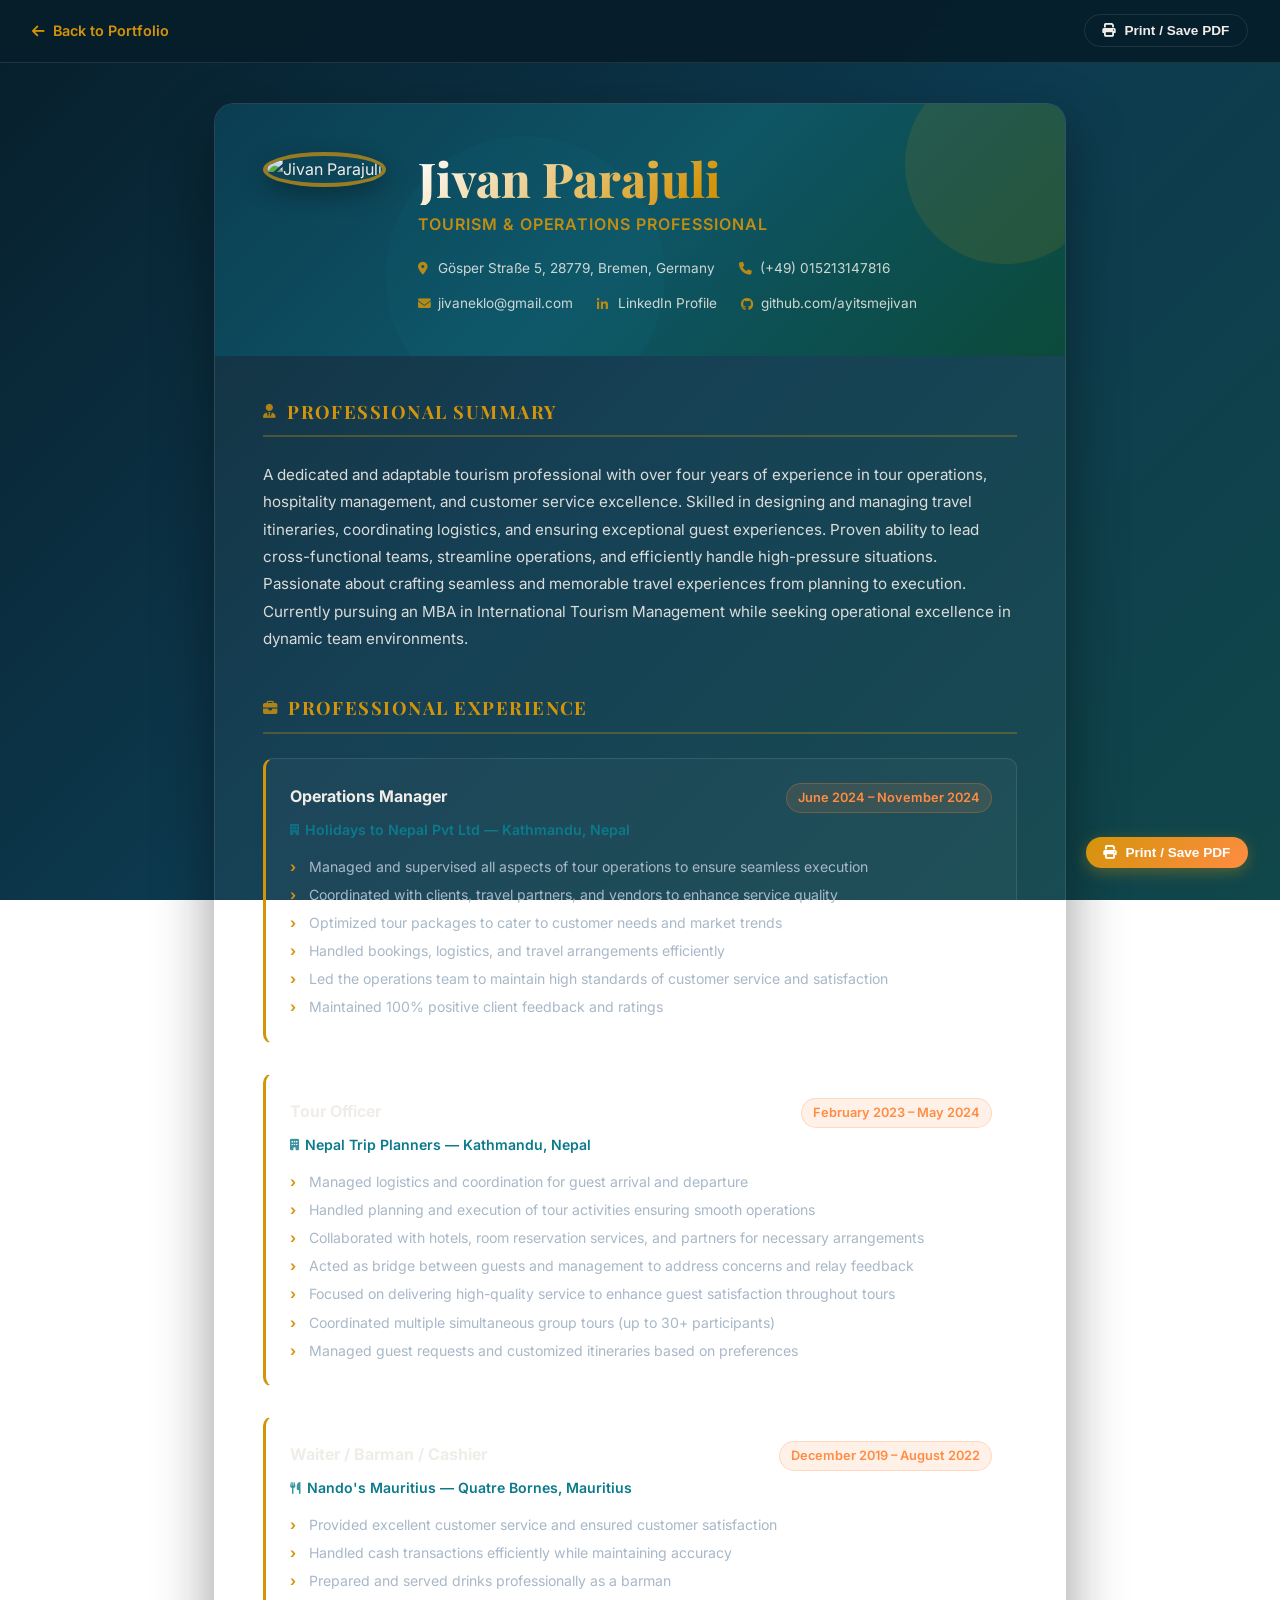
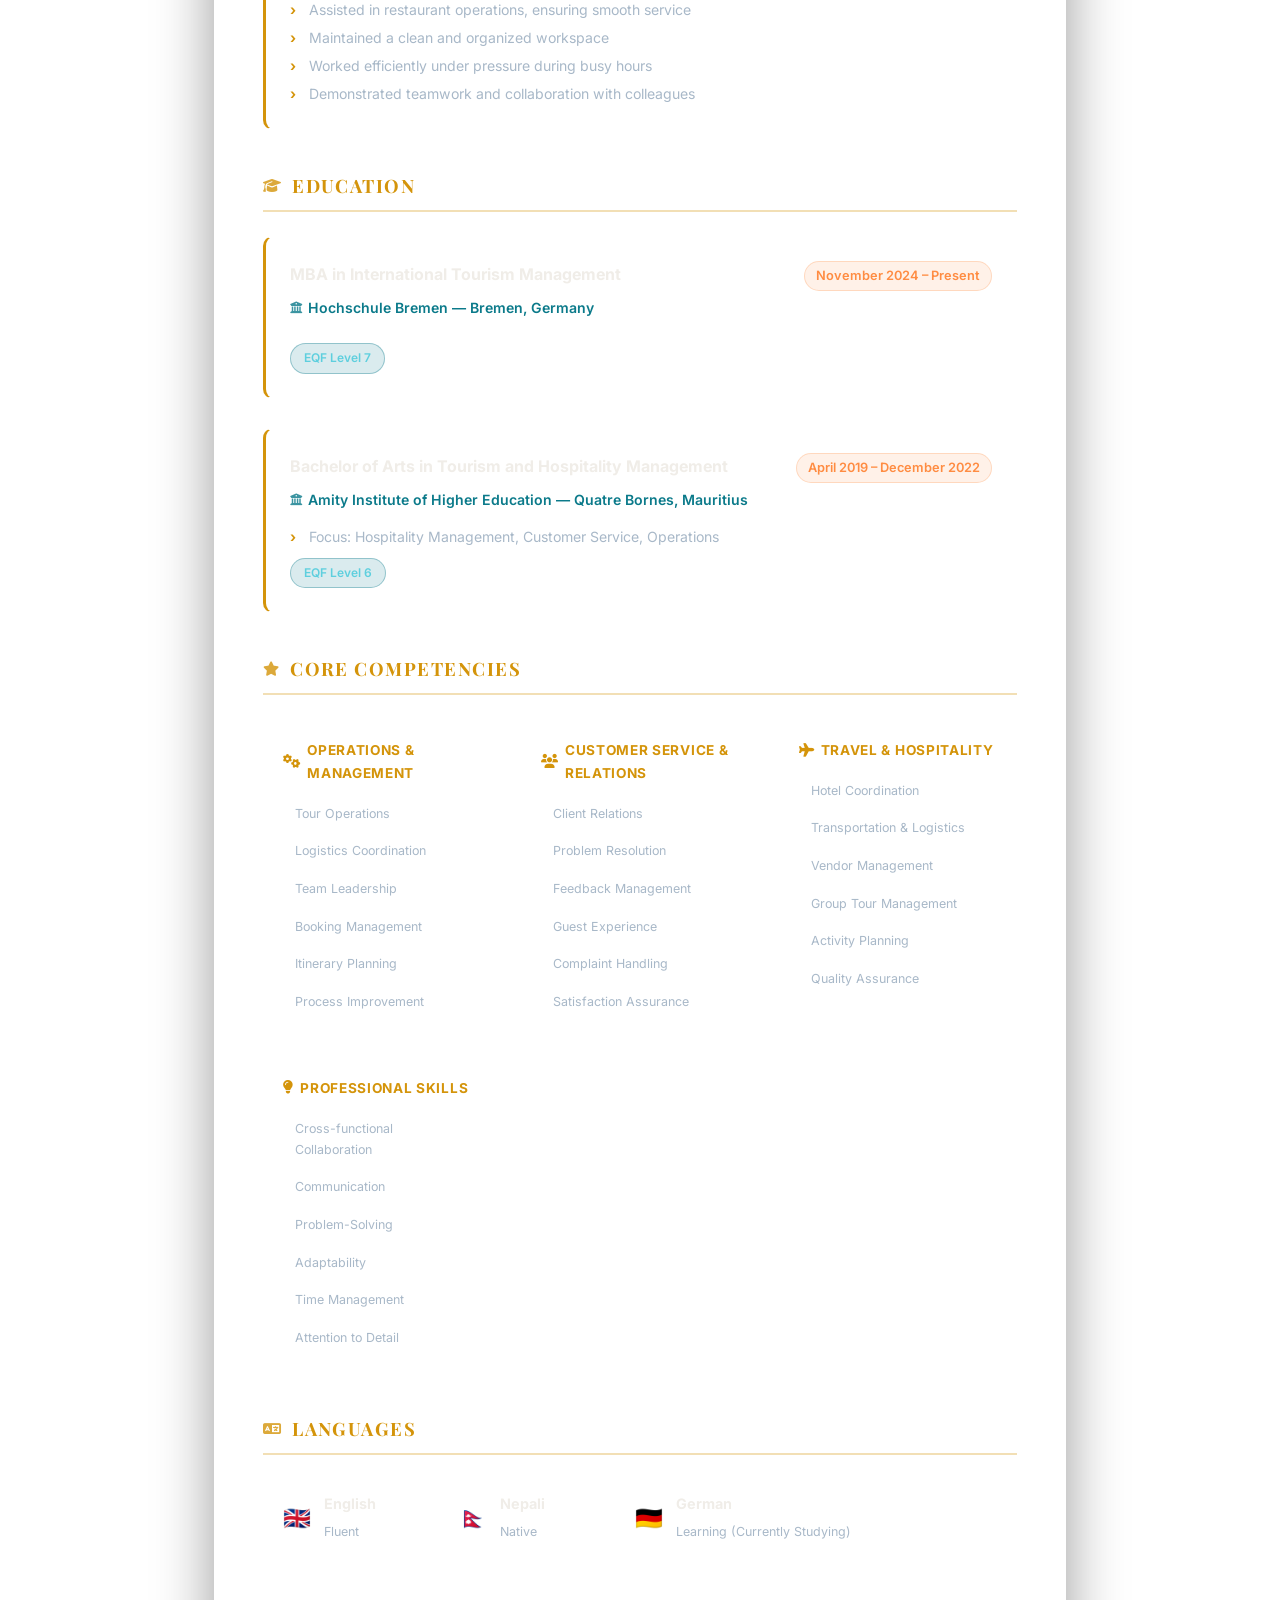
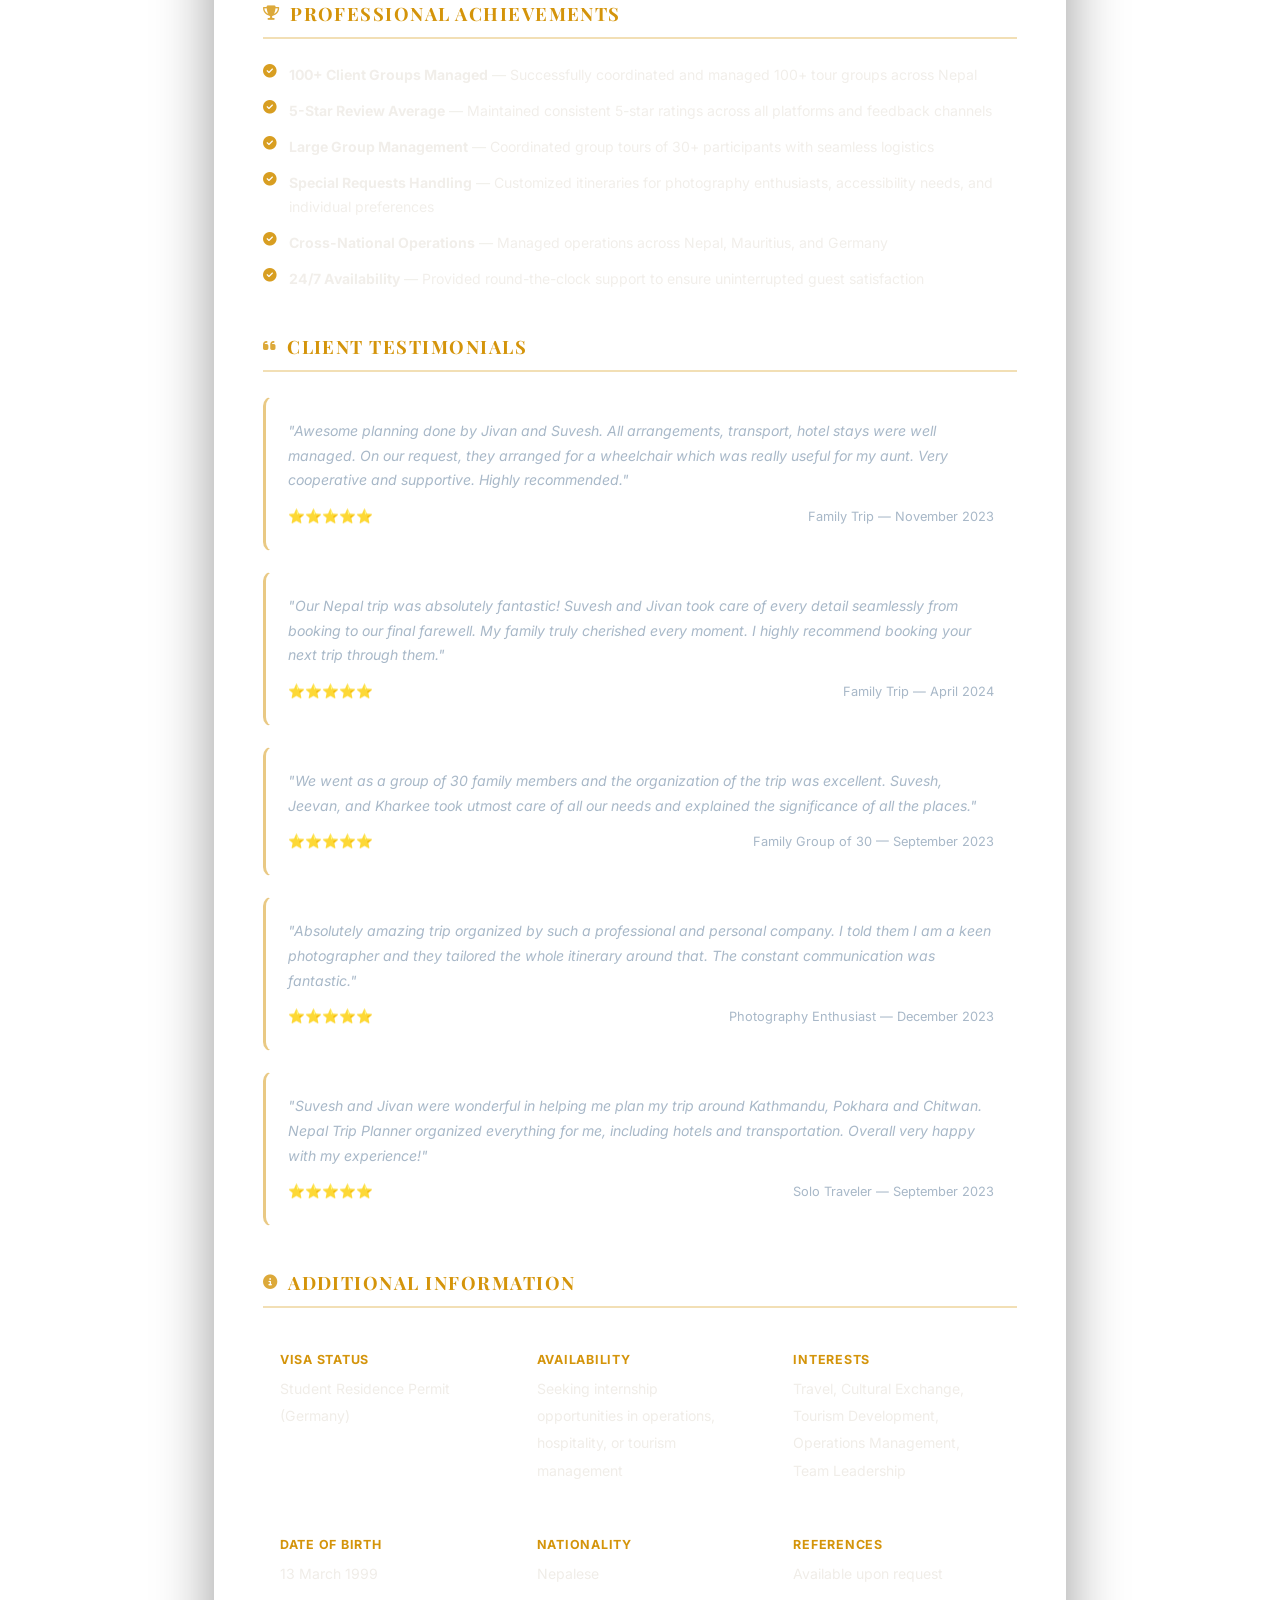
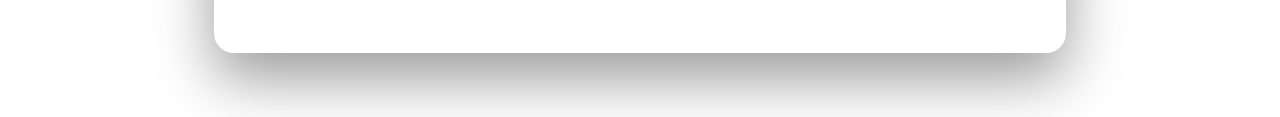
==== cv.html @ fdf92968 "Fix CV link and update to tourism & hospitality theme with professional cv.html page Co-authored-by:" ====
<!DOCTYPE html>
<html lang="en">
<head>
    <meta charset="UTF-8">
    <meta name="viewport" content="width=device-width, initial-scale=1.0">
    <meta name="description" content="Curriculum Vitae - Jivan Parajuli | Tourism & Operations Professional">
    <title>CV – Jivan Parajuli | Tourism & Operations Professional</title>
    <link rel="stylesheet" href="https://cdnjs.cloudflare.com/ajax/libs/font-awesome/6.5.0/css/all.min.css">
    <link rel="preconnect" href="https://fonts.googleapis.com">
    <link rel="preconnect" href="https://fonts.gstatic.com" crossorigin>
    <link href="https://fonts.googleapis.com/css2?family=Playfair+Display:wght@600;700;800&family=Inter:wght@300;400;500;600;700&display=swap" rel="stylesheet">
    <style>
        /* ── Tourism & Hospitality Theme ── */
        :root {
            --dark-bg:      #071E2B;
            --primary:      #D4940A;
            --secondary:    #0B7A8A;
            --accent:       #FF8C42;
            --text-light:   #F0EDE8;
            --text-muted:   #A8B8C8;
            --card-bg:      rgba(255, 255, 255, 0.05);
            --card-border:  rgba(255, 255, 255, 0.1);
        }

        *, *::before, *::after { margin: 0; padding: 0; box-sizing: border-box; }

        html { scroll-behavior: smooth; }

        body {
            background: linear-gradient(135deg, #071E2B 0%, #0D3A4F 50%, #10474A 100%);
            background-attachment: fixed;
            color: var(--text-light);
            font-family: 'Inter', 'Segoe UI', Tahoma, Geneva, Verdana, sans-serif;
            line-height: 1.7;
            min-height: 100vh;
        }

        /* ── Top Bar ── */
        .top-bar {
            position: sticky;
            top: 0;
            z-index: 100;
            background: rgba(7, 30, 43, 0.95);
            backdrop-filter: blur(12px);
            border-bottom: 1px solid var(--card-border);
            padding: 0.9rem 2rem;
            display: flex;
            justify-content: space-between;
            align-items: center;
            gap: 1rem;
            flex-wrap: wrap;
        }

        .top-bar-left a {
            color: var(--primary);
            text-decoration: none;
            font-size: 0.9rem;
            font-weight: 600;
            display: inline-flex;
            align-items: center;
            gap: 0.5rem;
            transition: opacity 0.2s;
        }

        .top-bar-left a:hover { opacity: 0.8; }

        .top-bar-right {
            display: flex;
            gap: 0.75rem;
            flex-wrap: wrap;
        }

        .btn {
            display: inline-flex;
            align-items: center;
            gap: 0.5rem;
            padding: 0.5rem 1.1rem;
            border-radius: 50px;
            font-size: 0.85rem;
            font-weight: 600;
            cursor: pointer;
            text-decoration: none;
            transition: all 0.3s ease;
            border: none;
        }

        .btn-primary {
            background: linear-gradient(135deg, var(--primary), var(--accent));
            color: #fff;
            box-shadow: 0 4px 15px rgba(212, 148, 10, 0.35);
        }

        .btn-primary:hover {
            transform: translateY(-2px);
            box-shadow: 0 6px 20px rgba(212, 148, 10, 0.5);
        }

        .btn-outline {
            background: transparent;
            color: var(--text-light);
            border: 1px solid var(--card-border);
        }

        .btn-outline:hover {
            background: var(--card-bg);
            border-color: var(--primary);
            color: var(--primary);
        }

        /* ── Main CV Wrapper ── */
        .cv-wrapper {
            max-width: 900px;
            margin: 2.5rem auto 4rem;
            padding: 0 1.5rem;
        }

        /* ── CV Card (the "paper") ── */
        .cv-card {
            background: rgba(255, 255, 255, 0.04);
            border: 1px solid var(--card-border);
            border-radius: 20px;
            overflow: hidden;
            box-shadow: 0 25px 60px rgba(0, 0, 0, 0.4);
        }

        /* ── CV Header ── */
        .cv-header {
            background: linear-gradient(135deg, #0B3D52, #0E5566, #0B4A3A);
            padding: 3rem 3rem 2.5rem;
            position: relative;
            overflow: hidden;
        }

        .cv-header::before {
            content: '';
            position: absolute;
            top: -40px;
            right: -40px;
            width: 200px;
            height: 200px;
            border-radius: 50%;
            background: rgba(212, 148, 10, 0.12);
        }

        .cv-header::after {
            content: '';
            position: absolute;
            bottom: -60px;
            left: 20%;
            width: 280px;
            height: 280px;
            border-radius: 50%;
            background: rgba(11, 122, 138, 0.10);
        }

        .cv-header-inner {
            position: relative;
            z-index: 1;
            display: flex;
            gap: 2rem;
            align-items: flex-start;
            flex-wrap: wrap;
        }

        .cv-photo-wrap {
            flex-shrink: 0;
        }

        .cv-photo {
            width: 110px;
            height: 110px;
            border-radius: 50%;
            object-fit: cover;
            object-position: top center;
            border: 4px solid rgba(212, 148, 10, 0.7);
            box-shadow: 0 8px 25px rgba(0, 0, 0, 0.3);
        }

        .cv-header-text {
            flex: 1;
            min-width: 220px;
        }

        .cv-name {
            font-family: 'Playfair Display', Georgia, serif;
            font-size: clamp(2rem, 5vw, 3rem);
            font-weight: 800;
            background: linear-gradient(135deg, #ffffff, var(--primary), var(--accent));
            -webkit-background-clip: text;
            -webkit-text-fill-color: transparent;
            background-clip: text;
            line-height: 1.1;
            margin-bottom: 0.4rem;
        }

        .cv-title {
            font-size: 1rem;
            color: rgba(212, 148, 10, 0.9);
            font-weight: 600;
            letter-spacing: 0.06em;
            text-transform: uppercase;
            margin-bottom: 1.2rem;
        }

        .cv-contacts {
            display: flex;
            flex-wrap: wrap;
            gap: 0.75rem 1.5rem;
        }

        .cv-contact-item {
            display: flex;
            align-items: center;
            gap: 0.4rem;
            font-size: 0.85rem;
            color: var(--text-light);
            opacity: 0.85;
        }

        .cv-contact-item i {
            color: var(--primary);
            font-size: 0.8rem;
            width: 14px;
        }

        .cv-contact-item a {
            color: inherit;
            text-decoration: none;
        }

        .cv-contact-item a:hover { color: var(--primary); }

        /* ── CV Body ── */
        .cv-body {
            padding: 0 3rem 3rem;
        }

        /* ── Section ── */
        .cv-section {
            margin-top: 2.5rem;
        }

        .cv-section-title {
            font-family: 'Playfair Display', Georgia, serif;
            font-size: 1.15rem;
            font-weight: 700;
            color: var(--primary);
            text-transform: uppercase;
            letter-spacing: 0.08em;
            padding-bottom: 0.5rem;
            border-bottom: 2px solid rgba(212, 148, 10, 0.3);
            margin-bottom: 1.5rem;
            display: flex;
            align-items: center;
            gap: 0.6rem;
        }

        .cv-section-title i {
            font-size: 0.9rem;
            opacity: 0.8;
        }

        /* Summary */
        .cv-summary {
            color: var(--text-light);
            opacity: 0.9;
            line-height: 1.8;
            font-size: 0.95rem;
        }

        /* Experience / Education entries */
        .cv-entry {
            margin-bottom: 1.8rem;
            padding: 1.5rem;
            background: rgba(255, 255, 255, 0.03);
            border: 1px solid var(--card-border);
            border-left: 3px solid var(--primary);
            border-radius: 10px;
            transition: border-color 0.3s;
        }

        .cv-entry:hover { border-left-color: var(--accent); }

        .cv-entry:last-child { margin-bottom: 0; }

        .cv-entry-header {
            display: flex;
            justify-content: space-between;
            align-items: flex-start;
            gap: 1rem;
            flex-wrap: wrap;
            margin-bottom: 0.3rem;
        }

        .cv-entry-role {
            font-weight: 700;
            font-size: 1rem;
            color: var(--text-light);
        }

        .cv-entry-date {
            font-size: 0.8rem;
            color: var(--accent);
            font-weight: 600;
            white-space: nowrap;
            background: rgba(255, 140, 66, 0.12);
            border: 1px solid rgba(255, 140, 66, 0.25);
            padding: 0.2rem 0.7rem;
            border-radius: 50px;
        }

        .cv-entry-org {
            font-size: 0.88rem;
            color: var(--secondary);
            font-weight: 600;
            margin-bottom: 0.9rem;
            display: flex;
            align-items: center;
            gap: 0.4rem;
        }

        .cv-entry-org i { font-size: 0.75rem; opacity: 0.8; }

        .cv-entry ul {
            list-style: none;
            display: flex;
            flex-direction: column;
            gap: 0.35rem;
        }

        .cv-entry li {
            font-size: 0.88rem;
            color: var(--text-muted);
            padding-left: 1.2rem;
            position: relative;
            line-height: 1.6;
        }

        .cv-entry li::before {
            content: '›';
            position: absolute;
            left: 0;
            color: var(--primary);
            font-weight: 700;
        }

        /* Education badges */
        .edu-badge {
            display: inline-block;
            margin-top: 0.6rem;
            background: rgba(11, 122, 138, 0.15);
            border: 1px solid rgba(11, 122, 138, 0.35);
            color: #5ECFDE;
            font-size: 0.75rem;
            font-weight: 600;
            padding: 0.25rem 0.8rem;
            border-radius: 50px;
        }

        /* Skills grid */
        .skills-grid {
            display: grid;
            grid-template-columns: repeat(auto-fit, minmax(200px, 1fr));
            gap: 1.2rem;
        }

        .skill-group {
            background: rgba(255, 255, 255, 0.03);
            border: 1px solid var(--card-border);
            border-radius: 10px;
            padding: 1.2rem;
        }

        .skill-group-title {
            font-weight: 700;
            font-size: 0.85rem;
            color: var(--primary);
            margin-bottom: 0.8rem;
            text-transform: uppercase;
            letter-spacing: 0.05em;
            display: flex;
            align-items: center;
            gap: 0.4rem;
        }

        .skill-tags {
            display: flex;
            flex-wrap: wrap;
            gap: 0.4rem;
        }

        .skill-tag {
            background: rgba(255, 255, 255, 0.05);
            border: 1px solid var(--card-border);
            padding: 0.25rem 0.7rem;
            border-radius: 50px;
            font-size: 0.78rem;
            color: var(--text-muted);
            transition: all 0.3s;
        }

        .skill-tag:hover {
            border-color: var(--primary);
            color: var(--primary);
        }

        /* Languages */
        .languages-list {
            display: flex;
            flex-wrap: wrap;
            gap: 1rem;
        }

        .language-item {
            display: flex;
            align-items: center;
            gap: 0.8rem;
            background: rgba(255, 255, 255, 0.03);
            border: 1px solid var(--card-border);
            border-radius: 10px;
            padding: 0.8rem 1.2rem;
            min-width: 160px;
        }

        .language-flag {
            font-size: 1.4rem;
        }

        .language-info strong {
            display: block;
            font-size: 0.9rem;
        }

        .language-info span {
            font-size: 0.78rem;
            color: var(--text-muted);
        }

        /* Testimonials */
        .testimonials-list {
            display: flex;
            flex-direction: column;
            gap: 1.2rem;
        }

        .cv-testimonial {
            background: rgba(255, 255, 255, 0.03);
            border: 1px solid var(--card-border);
            border-radius: 10px;
            padding: 1.4rem;
            border-left: 3px solid rgba(212, 148, 10, 0.5);
        }

        .cv-testimonial blockquote {
            font-style: italic;
            color: var(--text-muted);
            font-size: 0.88rem;
            line-height: 1.75;
            margin-bottom: 0.75rem;
        }

        .cv-testimonial-meta {
            display: flex;
            justify-content: space-between;
            align-items: center;
            flex-wrap: wrap;
            gap: 0.5rem;
        }

        .cv-testimonial-meta .stars { color: #fbbf24; font-size: 0.85rem; }

        .cv-testimonial-meta .reviewer {
            font-size: 0.8rem;
            color: var(--text-muted);
        }

        /* Achievements */
        .achievements-list {
            display: flex;
            flex-direction: column;
            gap: 0.75rem;
        }

        .achievement-item {
            display: flex;
            align-items: flex-start;
            gap: 0.75rem;
            font-size: 0.88rem;
            color: var(--text-light);
            opacity: 0.9;
        }

        .achievement-item i {
            color: var(--primary);
            font-size: 0.85rem;
            margin-top: 0.15rem;
            flex-shrink: 0;
        }

        /* Additional info */
        .info-grid {
            display: grid;
            grid-template-columns: repeat(auto-fit, minmax(200px, 1fr));
            gap: 1rem;
        }

        .info-item {
            background: rgba(255, 255, 255, 0.03);
            border: 1px solid var(--card-border);
            border-radius: 10px;
            padding: 1rem;
        }

        .info-item strong {
            display: block;
            font-size: 0.78rem;
            color: var(--primary);
            text-transform: uppercase;
            letter-spacing: 0.06em;
            margin-bottom: 0.3rem;
        }

        .info-item span {
            font-size: 0.88rem;
            color: var(--text-light);
        }

        /* Print button floating */
        .print-fab {
            position: fixed;
            bottom: 2rem;
            right: 2rem;
            z-index: 200;
        }

        /* ── Print Styles ── */
        @media print {
            body {
                background: #fff !important;
                color: #222 !important;
                font-size: 11pt;
            }

            .top-bar, .print-fab { display: none !important; }

            .cv-wrapper { margin: 0; padding: 0; max-width: 100%; }

            .cv-card {
                box-shadow: none;
                border: none;
                border-radius: 0;
                background: #fff;
            }

            .cv-header {
                background: #f8f8f8 !important;
                color: #000;
                padding: 1.5rem 2rem;
            }

            .cv-name {
                -webkit-text-fill-color: #222 !important;
                color: #222 !important;
            }

            .cv-title { color: #444 !important; }

            .cv-contact-item, .cv-contact-item a { color: #444 !important; }

            .cv-body { padding: 0 2rem 2rem; }

            .cv-section { margin-top: 1.5rem; }

            .cv-section-title {
                color: #333 !important;
                border-bottom-color: #ccc !important;
            }

            .cv-entry {
                background: transparent;
                border-color: #ddd;
                border-left-color: #999;
            }

            .cv-entry-role { color: #111 !important; }
            .cv-entry-org { color: #444 !important; }
            .cv-entry li { color: #555 !important; }

            .cv-summary { color: #333 !important; opacity: 1 !important; }

            .skill-group { background: transparent; border-color: #ddd; }
            .skill-group-title { color: #333 !important; }
            .skill-tag { color: #555 !important; border-color: #ccc; background: #f5f5f5; }

            .language-item, .info-item { background: transparent; border-color: #ddd; }
            .cv-testimonial { background: transparent; border-color: #ddd; border-left-color: #aaa; }
            .cv-testimonial blockquote { color: #444 !important; }
        }

        /* ── Responsive ── */
        @media (max-width: 640px) {
            .cv-header { padding: 2rem 1.5rem 1.8rem; }
            .cv-body { padding: 0 1.5rem 2rem; }
            .cv-header-inner { gap: 1.5rem; }
            .cv-photo { width: 80px; height: 80px; }
        }
    </style>
</head>
<body>

    <!-- Top navigation bar -->
    <div class="top-bar">
        <div class="top-bar-left">
            <a href="index.html">
                <i class="fas fa-arrow-left"></i> Back to Portfolio
            </a>
        </div>
        <div class="top-bar-right">
            <button class="btn btn-outline" onclick="window.print()">
                <i class="fas fa-print"></i> Print / Save PDF
            </button>
        </div>
    </div>

    <div class="cv-wrapper">
        <div class="cv-card">

            <!-- ── Header ── -->
            <div class="cv-header">
                <div class="cv-header-inner">
                    <div class="cv-photo-wrap">
                        <img
                            src="https://github.com/user-attachments/assets/c032e1f9-fd9f-49f1-9ad5-b16f504ec46c"
                            alt="Jivan Parajuli"
                            class="cv-photo"
                        />
                    </div>
                    <div class="cv-header-text">
                        <div class="cv-name">Jivan Parajuli</div>
                        <div class="cv-title">Tourism &amp; Operations Professional</div>
                        <div class="cv-contacts">
                            <div class="cv-contact-item">
                                <i class="fas fa-map-marker-alt"></i>
                                <span>Gösper Straße 5, 28779, Bremen, Germany</span>
                            </div>
                            <div class="cv-contact-item">
                                <i class="fas fa-phone"></i>
                                <a href="tel:+4915213147816">(+49) 015213147816</a>
                            </div>
                            <div class="cv-contact-item">
                                <i class="fas fa-envelope"></i>
                                <a href="mailto:jivaneklo@gmail.com">jivaneklo@gmail.com</a>
                            </div>
                            <div class="cv-contact-item">
                                <i class="fab fa-linkedin-in"></i>
                                <a href="https://www.linkedin.com/in/jivan-parajuli-986742144" target="_blank">LinkedIn Profile</a>
                            </div>
                            <div class="cv-contact-item">
                                <i class="fab fa-github"></i>
                                <a href="https://github.com/ayitsmejivan" target="_blank">github.com/ayitsmejivan</a>
                            </div>
                        </div>
                    </div>
                </div>
            </div>

            <!-- ── Body ── -->
            <div class="cv-body">

                <!-- Professional Summary -->
                <div class="cv-section">
                    <div class="cv-section-title">
                        <i class="fas fa-user-tie"></i> Professional Summary
                    </div>
                    <p class="cv-summary">
                        A dedicated and adaptable tourism professional with over four years of experience in tour operations,
                        hospitality management, and customer service excellence. Skilled in designing and managing travel
                        itineraries, coordinating logistics, and ensuring exceptional guest experiences. Proven ability to
                        lead cross-functional teams, streamline operations, and efficiently handle high-pressure situations.
                        Passionate about crafting seamless and memorable travel experiences from planning to execution.
                        Currently pursuing an MBA in International Tourism Management while seeking operational excellence
                        in dynamic team environments.
                    </p>
                </div>

                <!-- Professional Experience -->
                <div class="cv-section">
                    <div class="cv-section-title">
                        <i class="fas fa-briefcase"></i> Professional Experience
                    </div>

                    <div class="cv-entry">
                        <div class="cv-entry-header">
                            <div class="cv-entry-role">Operations Manager</div>
                            <div class="cv-entry-date">June 2024 – November 2024</div>
                        </div>
                        <div class="cv-entry-org">
                            <i class="fas fa-building"></i> Holidays to Nepal Pvt Ltd &mdash; Kathmandu, Nepal
                        </div>
                        <ul>
                            <li>Managed and supervised all aspects of tour operations to ensure seamless execution</li>
                            <li>Coordinated with clients, travel partners, and vendors to enhance service quality</li>
                            <li>Optimized tour packages to cater to customer needs and market trends</li>
                            <li>Handled bookings, logistics, and travel arrangements efficiently</li>
                            <li>Led the operations team to maintain high standards of customer service and satisfaction</li>
                            <li>Maintained 100% positive client feedback and ratings</li>
                        </ul>
                    </div>

                    <div class="cv-entry">
                        <div class="cv-entry-header">
                            <div class="cv-entry-role">Tour Officer</div>
                            <div class="cv-entry-date">February 2023 – May 2024</div>
                        </div>
                        <div class="cv-entry-org">
                            <i class="fas fa-building"></i> Nepal Trip Planners &mdash; Kathmandu, Nepal
                        </div>
                        <ul>
                            <li>Managed logistics and coordination for guest arrival and departure</li>
                            <li>Handled planning and execution of tour activities ensuring smooth operations</li>
                            <li>Collaborated with hotels, room reservation services, and partners for necessary arrangements</li>
                            <li>Acted as bridge between guests and management to address concerns and relay feedback</li>
                            <li>Focused on delivering high-quality service to enhance guest satisfaction throughout tours</li>
                            <li>Coordinated multiple simultaneous group tours (up to 30+ participants)</li>
                            <li>Managed guest requests and customized itineraries based on preferences</li>
                        </ul>
                    </div>

                    <div class="cv-entry">
                        <div class="cv-entry-header">
                            <div class="cv-entry-role">Waiter / Barman / Cashier</div>
                            <div class="cv-entry-date">December 2019 – August 2022</div>
                        </div>
                        <div class="cv-entry-org">
                            <i class="fas fa-utensils"></i> Nando's Mauritius &mdash; Quatre Bornes, Mauritius
                        </div>
                        <ul>
                            <li>Provided excellent customer service and ensured customer satisfaction</li>
                            <li>Handled cash transactions efficiently while maintaining accuracy</li>
                            <li>Prepared and served drinks professionally as a barman</li>
                            <li>Assisted in restaurant operations, ensuring smooth service</li>
                            <li>Maintained a clean and organized workspace</li>
                            <li>Worked efficiently under pressure during busy hours</li>
                            <li>Demonstrated teamwork and collaboration with colleagues</li>
                        </ul>
                    </div>
                </div>

                <!-- Education -->
                <div class="cv-section">
                    <div class="cv-section-title">
                        <i class="fas fa-graduation-cap"></i> Education
                    </div>

                    <div class="cv-entry">
                        <div class="cv-entry-header">
                            <div class="cv-entry-role">MBA in International Tourism Management</div>
                            <div class="cv-entry-date">November 2024 – Present</div>
                        </div>
                        <div class="cv-entry-org">
                            <i class="fas fa-university"></i> Hochschule Bremen &mdash; Bremen, Germany
                        </div>
                        <span class="edu-badge">EQF Level 7</span>
                    </div>

                    <div class="cv-entry">
                        <div class="cv-entry-header">
                            <div class="cv-entry-role">Bachelor of Arts in Tourism and Hospitality Management</div>
                            <div class="cv-entry-date">April 2019 – December 2022</div>
                        </div>
                        <div class="cv-entry-org">
                            <i class="fas fa-university"></i> Amity Institute of Higher Education &mdash; Quatre Bornes, Mauritius
                        </div>
                        <ul>
                            <li>Focus: Hospitality Management, Customer Service, Operations</li>
                        </ul>
                        <span class="edu-badge">EQF Level 6</span>
                    </div>
                </div>

                <!-- Core Competencies -->
                <div class="cv-section">
                    <div class="cv-section-title">
                        <i class="fas fa-star"></i> Core Competencies
                    </div>
                    <div class="skills-grid">
                        <div class="skill-group">
                            <div class="skill-group-title"><i class="fas fa-cogs"></i> Operations &amp; Management</div>
                            <div class="skill-tags">
                                <span class="skill-tag">Tour Operations</span>
                                <span class="skill-tag">Logistics Coordination</span>
                                <span class="skill-tag">Team Leadership</span>
                                <span class="skill-tag">Booking Management</span>
                                <span class="skill-tag">Itinerary Planning</span>
                                <span class="skill-tag">Process Improvement</span>
                            </div>
                        </div>
                        <div class="skill-group">
                            <div class="skill-group-title"><i class="fas fa-users"></i> Customer Service &amp; Relations</div>
                            <div class="skill-tags">
                                <span class="skill-tag">Client Relations</span>
                                <span class="skill-tag">Problem Resolution</span>
                                <span class="skill-tag">Feedback Management</span>
                                <span class="skill-tag">Guest Experience</span>
                                <span class="skill-tag">Complaint Handling</span>
                                <span class="skill-tag">Satisfaction Assurance</span>
                            </div>
                        </div>
                        <div class="skill-group">
                            <div class="skill-group-title"><i class="fas fa-plane"></i> Travel &amp; Hospitality</div>
                            <div class="skill-tags">
                                <span class="skill-tag">Hotel Coordination</span>
                                <span class="skill-tag">Transportation &amp; Logistics</span>
                                <span class="skill-tag">Vendor Management</span>
                                <span class="skill-tag">Group Tour Management</span>
                                <span class="skill-tag">Activity Planning</span>
                                <span class="skill-tag">Quality Assurance</span>
                            </div>
                        </div>
                        <div class="skill-group">
                            <div class="skill-group-title"><i class="fas fa-lightbulb"></i> Professional Skills</div>
                            <div class="skill-tags">
                                <span class="skill-tag">Cross-functional Collaboration</span>
                                <span class="skill-tag">Communication</span>
                                <span class="skill-tag">Problem-Solving</span>
                                <span class="skill-tag">Adaptability</span>
                                <span class="skill-tag">Time Management</span>
                                <span class="skill-tag">Attention to Detail</span>
                            </div>
                        </div>
                    </div>
                </div>

                <!-- Languages -->
                <div class="cv-section">
                    <div class="cv-section-title">
                        <i class="fas fa-language"></i> Languages
                    </div>
                    <div class="languages-list">
                        <div class="language-item">
                            <div class="language-flag">🇬🇧</div>
                            <div class="language-info">
                                <strong>English</strong>
                                <span>Fluent</span>
                            </div>
                        </div>
                        <div class="language-item">
                            <div class="language-flag">🇳🇵</div>
                            <div class="language-info">
                                <strong>Nepali</strong>
                                <span>Native</span>
                            </div>
                        </div>
                        <div class="language-item">
                            <div class="language-flag">🇩🇪</div>
                            <div class="language-info">
                                <strong>German</strong>
                                <span>Learning (Currently Studying)</span>
                            </div>
                        </div>
                    </div>
                </div>

                <!-- Professional Achievements -->
                <div class="cv-section">
                    <div class="cv-section-title">
                        <i class="fas fa-trophy"></i> Professional Achievements
                    </div>
                    <div class="achievements-list">
                        <div class="achievement-item">
                            <i class="fas fa-check-circle"></i>
                            <span><strong>100+ Client Groups Managed</strong> — Successfully coordinated and managed 100+ tour groups across Nepal</span>
                        </div>
                        <div class="achievement-item">
                            <i class="fas fa-check-circle"></i>
                            <span><strong>5-Star Review Average</strong> — Maintained consistent 5-star ratings across all platforms and feedback channels</span>
                        </div>
                        <div class="achievement-item">
                            <i class="fas fa-check-circle"></i>
                            <span><strong>Large Group Management</strong> — Coordinated group tours of 30+ participants with seamless logistics</span>
                        </div>
                        <div class="achievement-item">
                            <i class="fas fa-check-circle"></i>
                            <span><strong>Special Requests Handling</strong> — Customized itineraries for photography enthusiasts, accessibility needs, and individual preferences</span>
                        </div>
                        <div class="achievement-item">
                            <i class="fas fa-check-circle"></i>
                            <span><strong>Cross-National Operations</strong> — Managed operations across Nepal, Mauritius, and Germany</span>
                        </div>
                        <div class="achievement-item">
                            <i class="fas fa-check-circle"></i>
                            <span><strong>24/7 Availability</strong> — Provided round-the-clock support to ensure uninterrupted guest satisfaction</span>
                        </div>
                    </div>
                </div>

                <!-- Client Testimonials -->
                <div class="cv-section">
                    <div class="cv-section-title">
                        <i class="fas fa-quote-left"></i> Client Testimonials
                    </div>
                    <div class="testimonials-list">
                        <div class="cv-testimonial">
                            <blockquote>"Awesome planning done by Jivan and Suvesh. All arrangements, transport, hotel stays were well managed. On our request, they arranged for a wheelchair which was really useful for my aunt. Very cooperative and supportive. Highly recommended."</blockquote>
                            <div class="cv-testimonial-meta">
                                <span class="stars">⭐⭐⭐⭐⭐</span>
                                <span class="reviewer">Family Trip — November 2023</span>
                            </div>
                        </div>
                        <div class="cv-testimonial">
                            <blockquote>"Our Nepal trip was absolutely fantastic! Suvesh and Jivan took care of every detail seamlessly from booking to our final farewell. My family truly cherished every moment. I highly recommend booking your next trip through them."</blockquote>
                            <div class="cv-testimonial-meta">
                                <span class="stars">⭐⭐⭐⭐⭐</span>
                                <span class="reviewer">Family Trip — April 2024</span>
                            </div>
                        </div>
                        <div class="cv-testimonial">
                            <blockquote>"We went as a group of 30 family members and the organization of the trip was excellent. Suvesh, Jeevan, and Kharkee took utmost care of all our needs and explained the significance of all the places."</blockquote>
                            <div class="cv-testimonial-meta">
                                <span class="stars">⭐⭐⭐⭐⭐</span>
                                <span class="reviewer">Family Group of 30 — September 2023</span>
                            </div>
                        </div>
                        <div class="cv-testimonial">
                            <blockquote>"Absolutely amazing trip organized by such a professional and personal company. I told them I am a keen photographer and they tailored the whole itinerary around that. The constant communication was fantastic."</blockquote>
                            <div class="cv-testimonial-meta">
                                <span class="stars">⭐⭐⭐⭐⭐</span>
                                <span class="reviewer">Photography Enthusiast — December 2023</span>
                            </div>
                        </div>
                        <div class="cv-testimonial">
                            <blockquote>"Suvesh and Jivan were wonderful in helping me plan my trip around Kathmandu, Pokhara and Chitwan. Nepal Trip Planner organized everything for me, including hotels and transportation. Overall very happy with my experience!"</blockquote>
                            <div class="cv-testimonial-meta">
                                <span class="stars">⭐⭐⭐⭐⭐</span>
                                <span class="reviewer">Solo Traveler — September 2023</span>
                            </div>
                        </div>
                    </div>
                </div>

                <!-- Additional Information -->
                <div class="cv-section">
                    <div class="cv-section-title">
                        <i class="fas fa-info-circle"></i> Additional Information
                    </div>
                    <div class="info-grid">
                        <div class="info-item">
                            <strong>Visa Status</strong>
                            <span>Student Residence Permit (Germany)</span>
                        </div>
                        <div class="info-item">
                            <strong>Availability</strong>
                            <span>Seeking internship opportunities in operations, hospitality, or tourism management</span>
                        </div>
                        <div class="info-item">
                            <strong>Interests</strong>
                            <span>Travel, Cultural Exchange, Tourism Development, Operations Management, Team Leadership</span>
                        </div>
                        <div class="info-item">
                            <strong>Date of Birth</strong>
                            <span>13 March 1999</span>
                        </div>
                        <div class="info-item">
                            <strong>Nationality</strong>
                            <span>Nepalese</span>
                        </div>
                        <div class="info-item">
                            <strong>References</strong>
                            <span>Available upon request</span>
                        </div>
                    </div>
                </div>

            </div><!-- /.cv-body -->
        </div><!-- /.cv-card -->
    </div><!-- /.cv-wrapper -->

    <!-- Floating print button -->
    <div class="print-fab">
        <button class="btn btn-primary" onclick="window.print()">
            <i class="fas fa-print"></i> Print / Save PDF
        </button>
    </div>

</body>
</html>
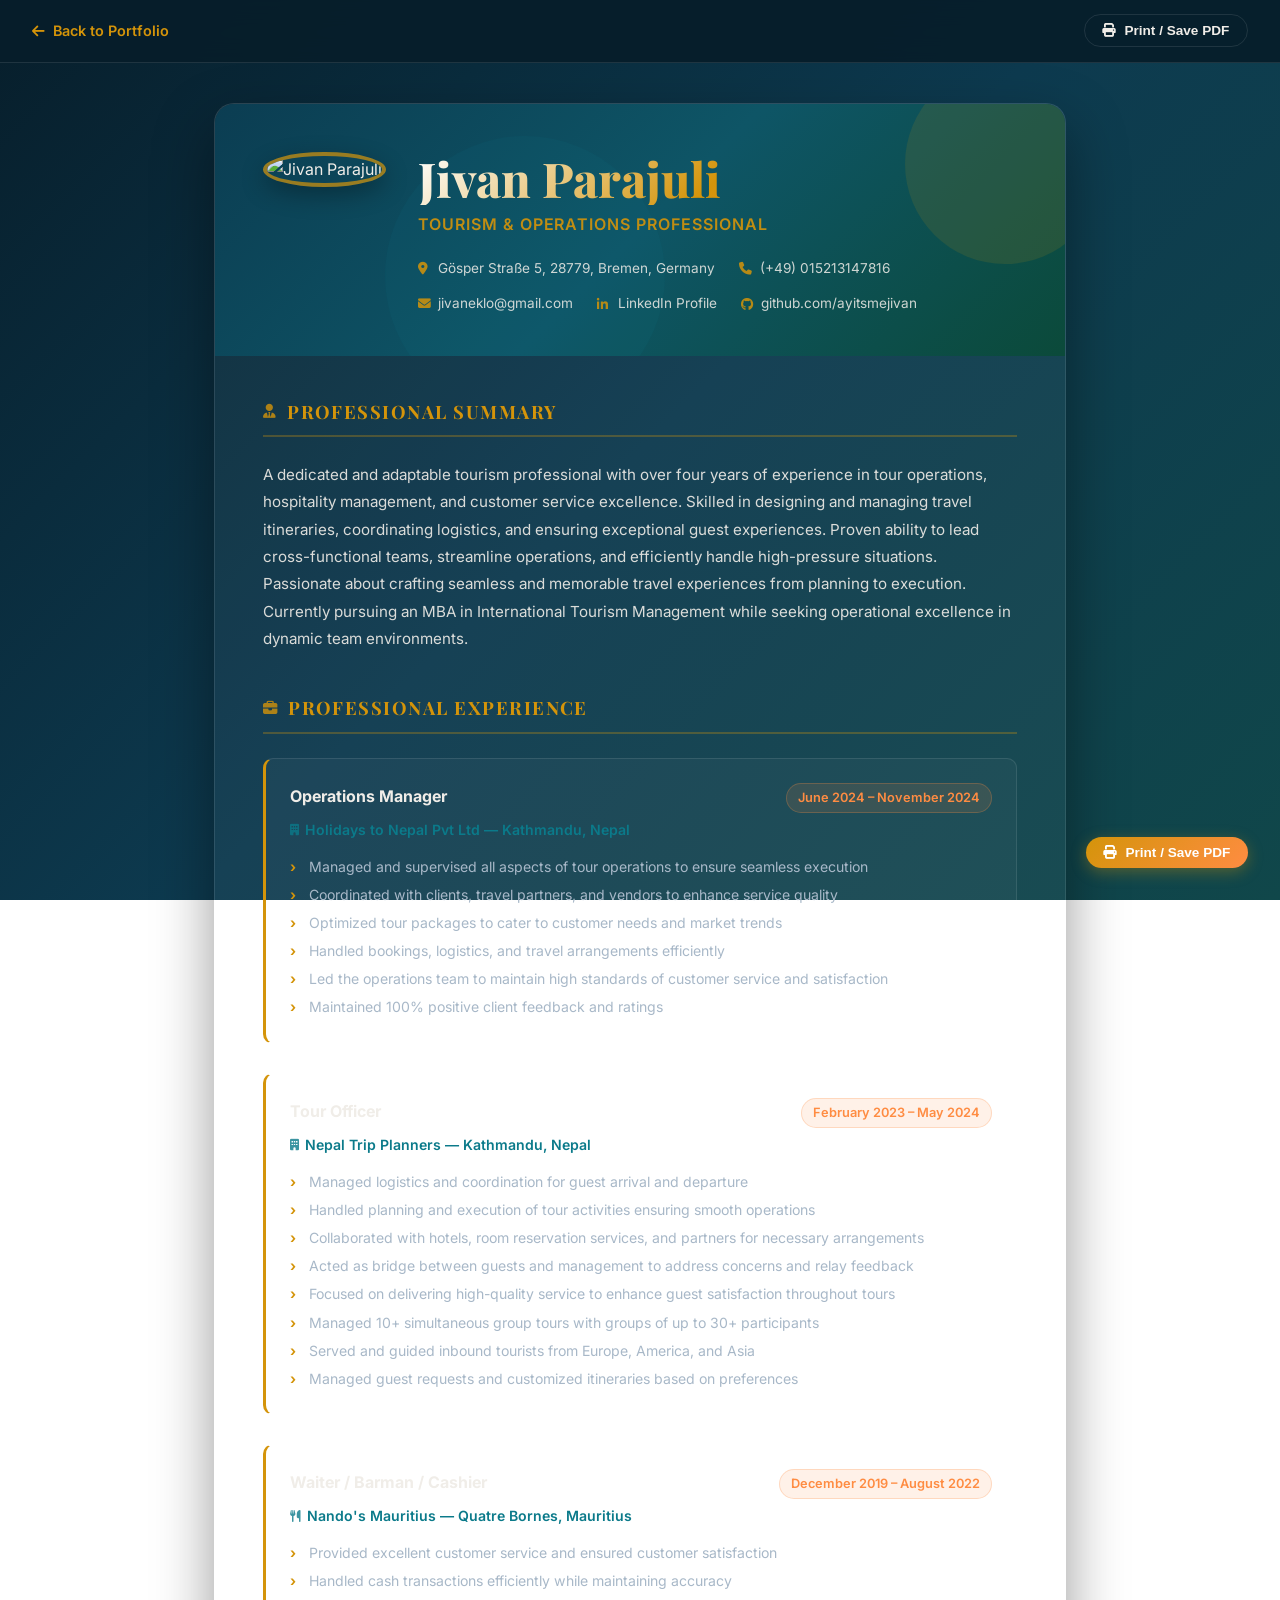
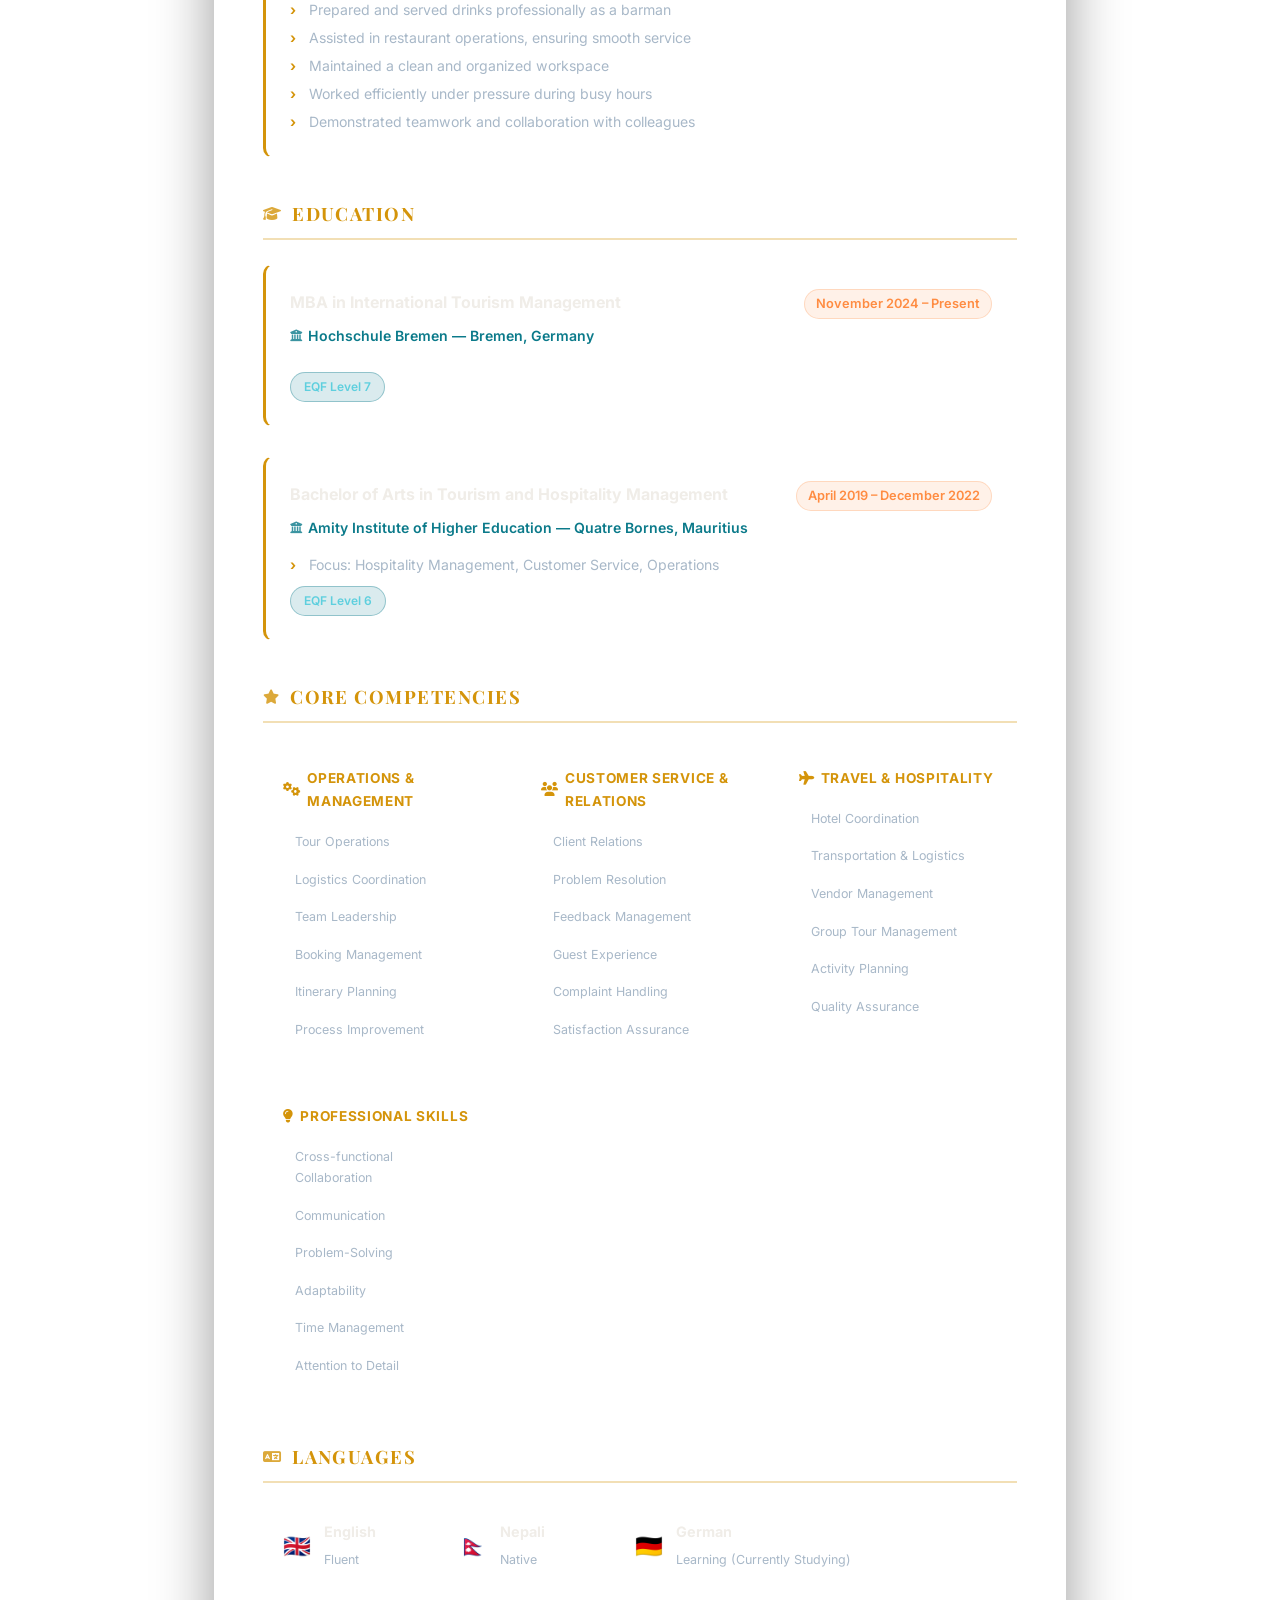
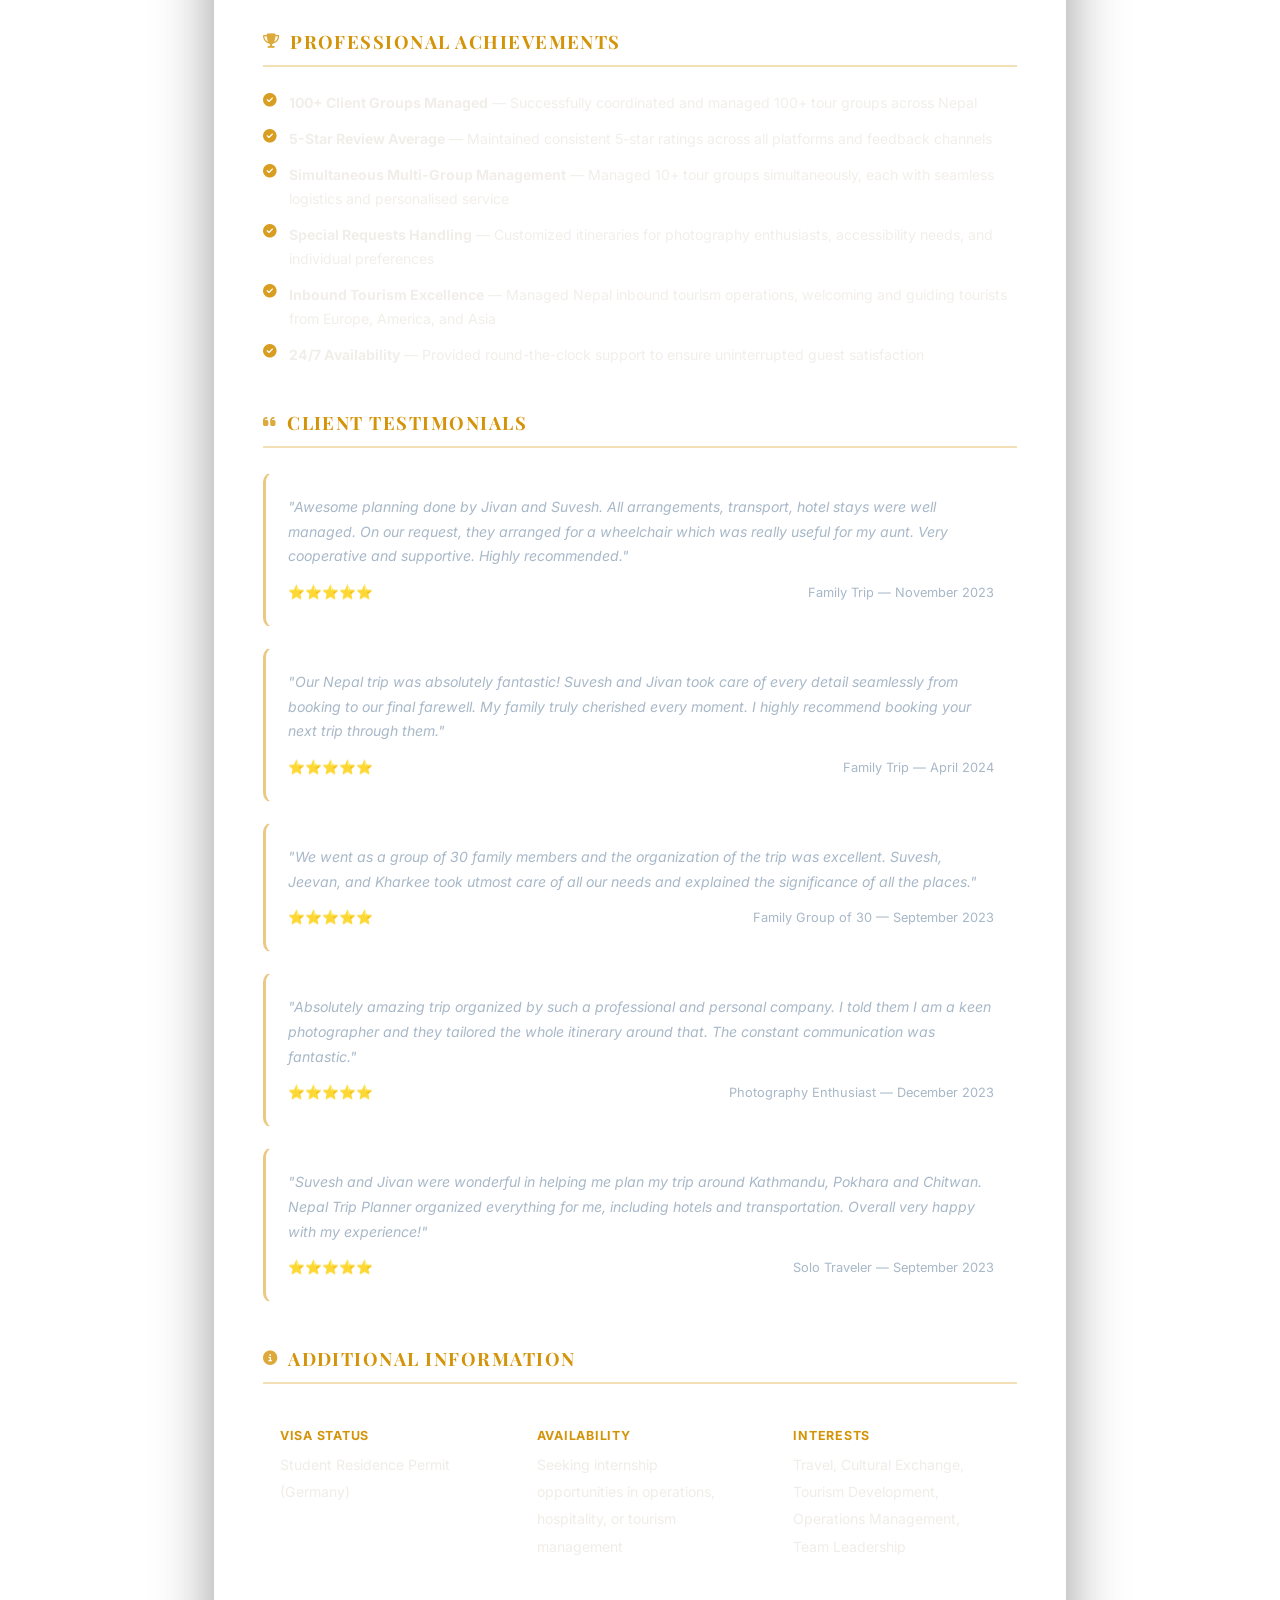
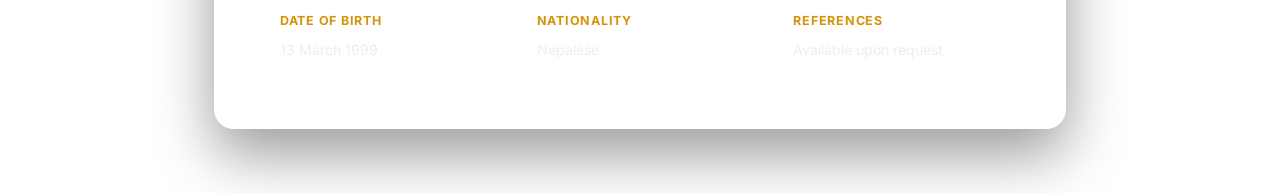
==== commit b7493b52: "Update portfolio: fix false claims, add tourist details, enhance luxury theme, improve CV print Co-a" ====
--- a/cv.html
+++ b/cv.html
@@ -534,14 +534,25 @@
         }
 
         /* ── Print Styles ── */
+        @page {
+            size: A4;
+            margin: 1.2cm 1.5cm;
+        }
+
         @media print {
             body {
                 background: #fff !important;
                 color: #222 !important;
-                font-size: 11pt;
+                font-size: 10.5pt;
+                -webkit-print-color-adjust: exact;
+                print-color-adjust: exact;
             }
 
+            /* Hide navigation, buttons, and any page URL-bearing elements */
             .top-bar, .print-fab { display: none !important; }
+
+            /* Suppress href URLs that some browsers print after links */
+            a[href]::after { content: none !important; }
 
             .cv-wrapper { margin: 0; padding: 0; max-width: 100%; }
 
@@ -553,48 +564,80 @@
             }
 
             .cv-header {
-                background: #f8f8f8 !important;
+                background: #f4f4f4 !important;
                 color: #000;
-                padding: 1.5rem 2rem;
+                padding: 1.2rem 1.8rem 1rem;
+                border-bottom: 2px solid #ccc;
             }
 
             .cv-name {
-                -webkit-text-fill-color: #222 !important;
+                -webkit-text-fill-color: #111 !important;
+                color: #111 !important;
+                font-size: 2rem !important;
+            }
+
+            .cv-title { color: #333 !important; }
+
+            .cv-contact-item, .cv-contact-item a { color: #333 !important; }
+            .cv-contact-item i { color: #555 !important; }
+
+            .cv-body { padding: 0 1.8rem 1.5rem; }
+
+            .cv-section { margin-top: 1.2rem; }
+
+            .cv-section-title {
                 color: #222 !important;
-            }
-
-            .cv-title { color: #444 !important; }
-
-            .cv-contact-item, .cv-contact-item a { color: #444 !important; }
-
-            .cv-body { padding: 0 2rem 2rem; }
-
-            .cv-section { margin-top: 1.5rem; }
-
-            .cv-section-title {
-                color: #333 !important;
-                border-bottom-color: #ccc !important;
+                border-bottom-color: #bbb !important;
+                font-size: 0.9rem !important;
+                padding-bottom: 0.35rem;
+                margin-bottom: 0.8rem;
             }
 
             .cv-entry {
                 background: transparent;
                 border-color: #ddd;
-                border-left-color: #999;
+                border-left-color: #888;
+                padding: 0.8rem 1rem;
+                margin-bottom: 0.9rem;
+                page-break-inside: avoid;
             }
 
-            .cv-entry-role { color: #111 !important; }
-            .cv-entry-org { color: #444 !important; }
-            .cv-entry li { color: #555 !important; }
-
-            .cv-summary { color: #333 !important; opacity: 1 !important; }
-
-            .skill-group { background: transparent; border-color: #ddd; }
-            .skill-group-title { color: #333 !important; }
-            .skill-tag { color: #555 !important; border-color: #ccc; background: #f5f5f5; }
+            .cv-entry-role { color: #111 !important; font-size: 0.95rem !important; }
+            .cv-entry-date {
+                background: none !important;
+                border: none !important;
+                color: #555 !important;
+                font-size: 0.78rem !important;
+            }
+            .cv-entry-org { color: #333 !important; }
+            .cv-entry li { color: #444 !important; font-size: 0.85rem !important; }
+            .cv-entry li::before { color: #555 !important; }
+
+            .cv-summary { color: #333 !important; opacity: 1 !important; font-size: 0.9rem !important; }
+
+            .skill-group { background: transparent; border-color: #ddd; padding: 0.6rem 0.8rem; }
+            .skill-group-title { color: #222 !important; font-size: 0.78rem !important; }
+            .skill-tag { color: #444 !important; border-color: #ccc; background: #f5f5f5; font-size: 0.72rem !important; }
 
             .language-item, .info-item { background: transparent; border-color: #ddd; }
+            .language-info strong { color: #111 !important; }
+            .language-info span { color: #555 !important; }
+
             .cv-testimonial { background: transparent; border-color: #ddd; border-left-color: #aaa; }
-            .cv-testimonial blockquote { color: #444 !important; }
+            .cv-testimonial blockquote { color: #444 !important; font-size: 0.82rem !important; }
+            .cv-testimonial-meta .reviewer { color: #666 !important; }
+
+            .achievement-item { color: #222 !important; }
+            .achievement-item i { color: #555 !important; }
+
+            .edu-badge {
+                background: #eee !important;
+                border-color: #ccc !important;
+                color: #444 !important;
+            }
+
+            .info-item strong { color: #333 !important; }
+            .info-item span { color: #111 !important; }
         }
 
         /* ── Responsive ── */
@@ -630,7 +673,7 @@
                 <div class="cv-header-inner">
                     <div class="cv-photo-wrap">
                         <img
-                            src="https://github.com/user-attachments/assets/c032e1f9-fd9f-49f1-9ad5-b16f504ec46c"
+                            src="https://github.com/user-attachments/assets/973b5a13-7415-41c1-b126-5f79c3ff8ed6"
                             alt="Jivan Parajuli"
                             class="cv-photo"
                         />
@@ -721,7 +764,8 @@
                             <li>Collaborated with hotels, room reservation services, and partners for necessary arrangements</li>
                             <li>Acted as bridge between guests and management to address concerns and relay feedback</li>
                             <li>Focused on delivering high-quality service to enhance guest satisfaction throughout tours</li>
-                            <li>Coordinated multiple simultaneous group tours (up to 30+ participants)</li>
+                            <li>Managed 10+ simultaneous group tours with groups of up to 30+ participants</li>
+                            <li>Served and guided inbound tourists from Europe, America, and Asia</li>
                             <li>Managed guest requests and customized itineraries based on preferences</li>
                         </ul>
                     </div>
@@ -877,7 +921,7 @@
                         </div>
                         <div class="achievement-item">
                             <i class="fas fa-check-circle"></i>
-                            <span><strong>Large Group Management</strong> — Coordinated group tours of 30+ participants with seamless logistics</span>
+                            <span><strong>Simultaneous Multi-Group Management</strong> — Managed 10+ tour groups simultaneously, each with seamless logistics and personalised service</span>
                         </div>
                         <div class="achievement-item">
                             <i class="fas fa-check-circle"></i>
@@ -885,7 +929,7 @@
                         </div>
                         <div class="achievement-item">
                             <i class="fas fa-check-circle"></i>
-                            <span><strong>Cross-National Operations</strong> — Managed operations across Nepal, Mauritius, and Germany</span>
+                            <span><strong>Inbound Tourism Excellence</strong> — Managed Nepal inbound tourism operations, welcoming and guiding tourists from Europe, America, and Asia</span>
                         </div>
                         <div class="achievement-item">
                             <i class="fas fa-check-circle"></i>
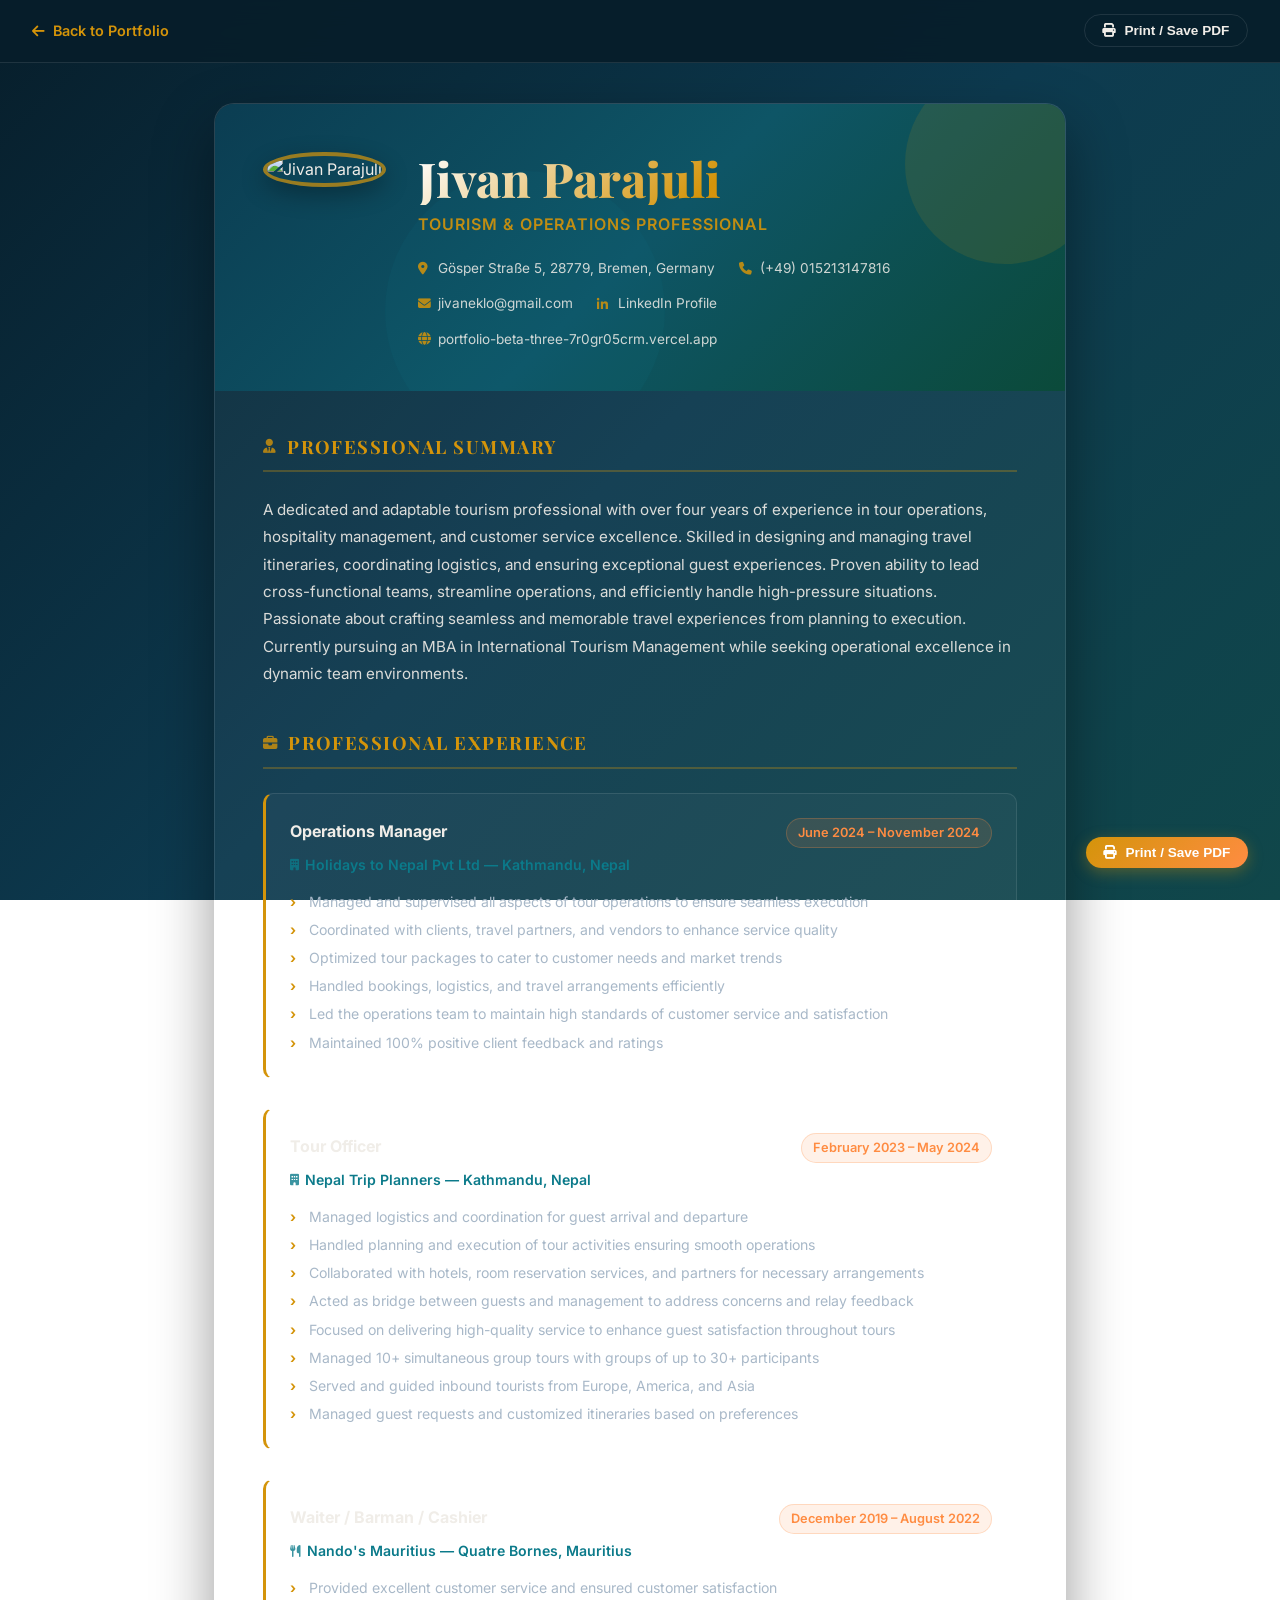
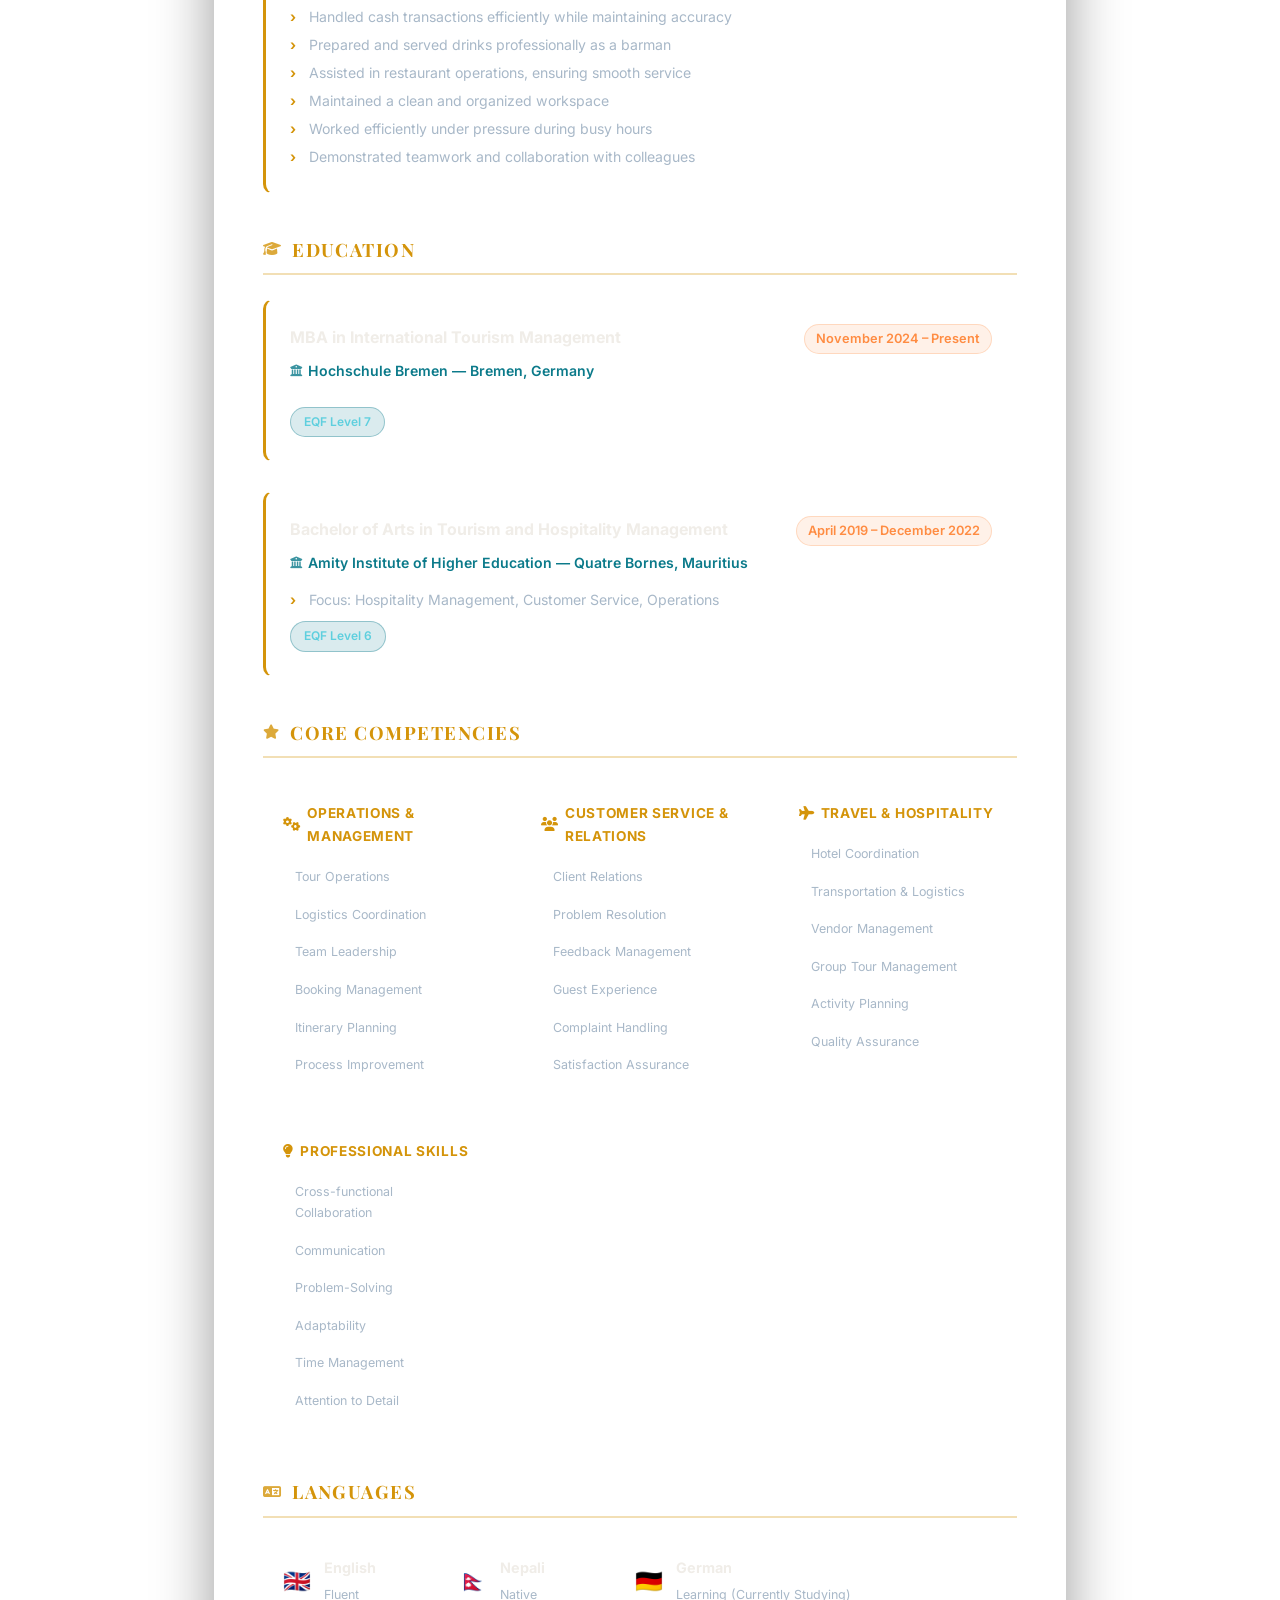
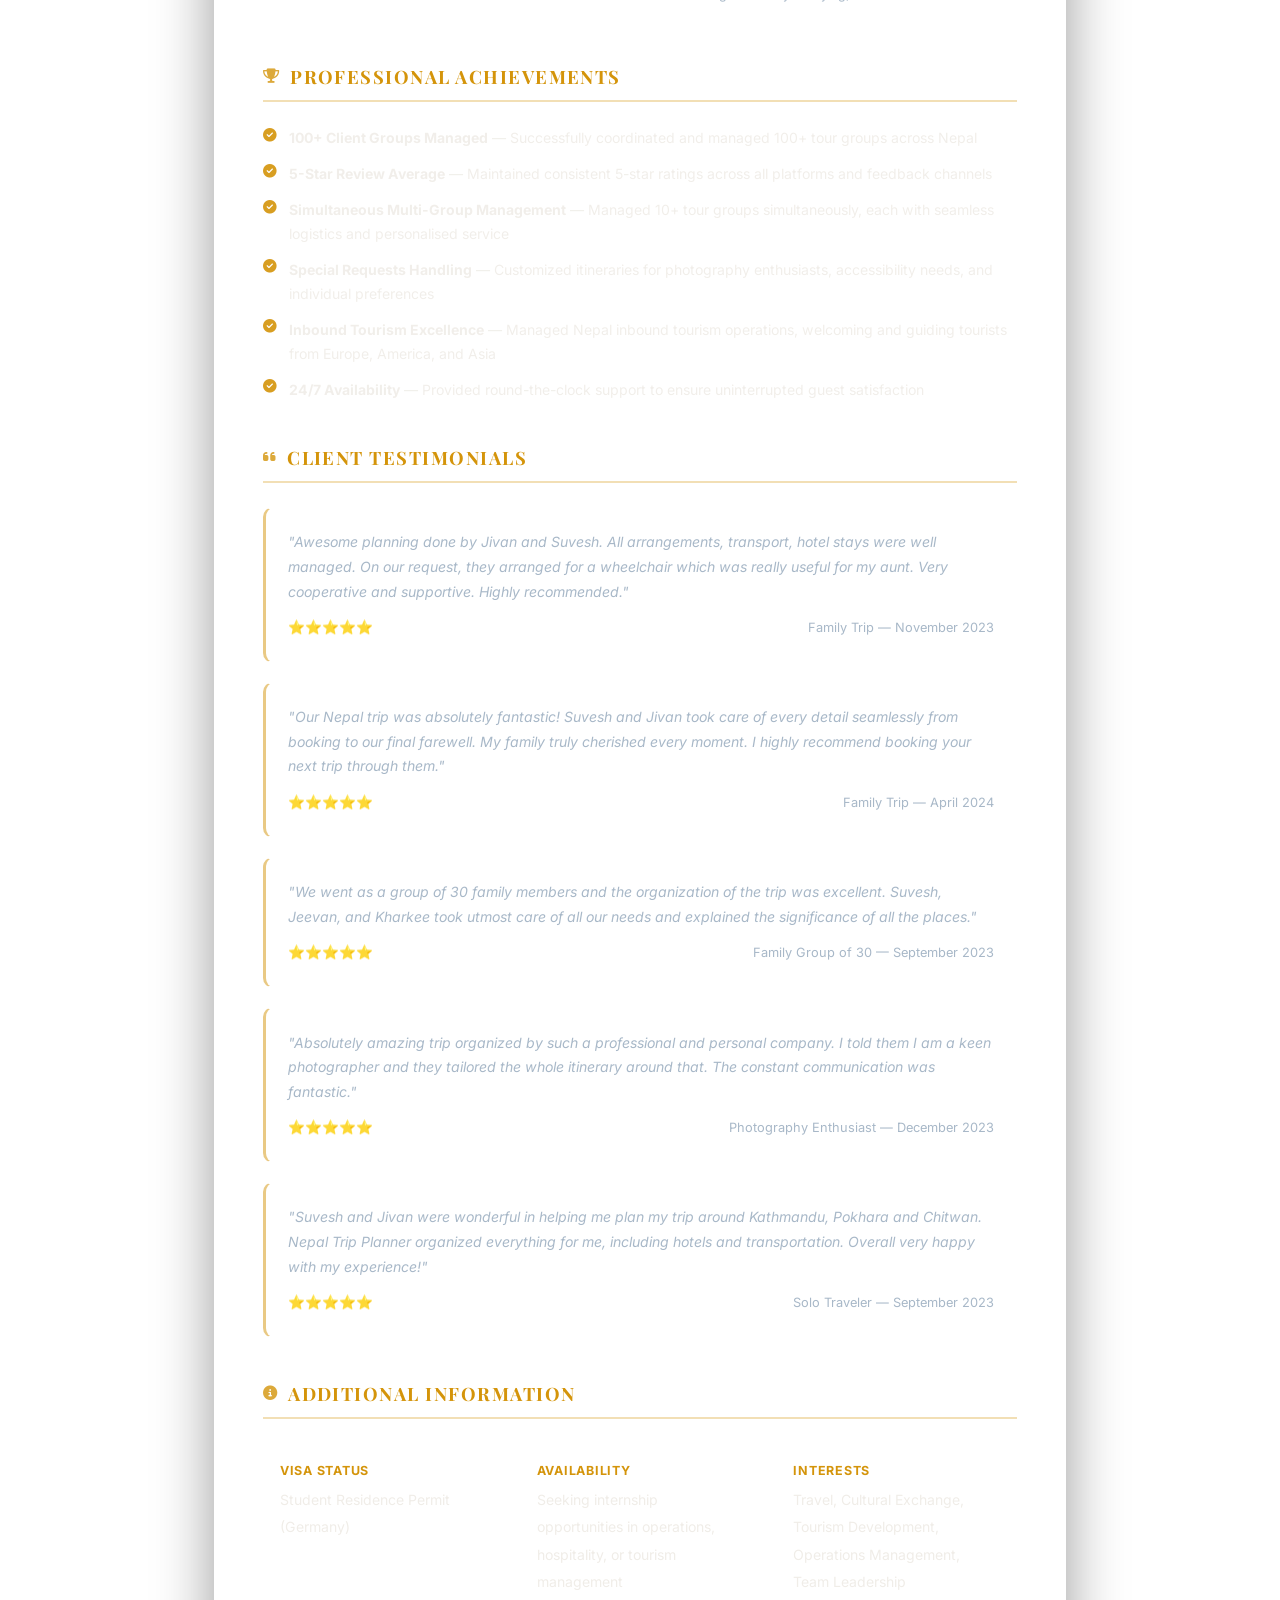
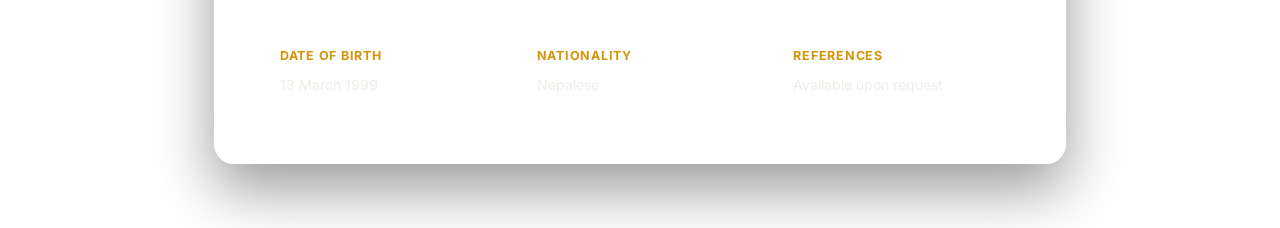
==== commit 66c3fd20: "Remove GitHub links from portfolio and CV; add portfolio URL to CV; fix PDF date/time headers Co-aut" ====
--- a/cv.html
+++ b/cv.html
@@ -536,7 +536,7 @@
         /* ── Print Styles ── */
         @page {
             size: A4;
-            margin: 1.2cm 1.5cm;
+            margin: 0;
         }
 
         @media print {
@@ -546,6 +546,7 @@
                 font-size: 10.5pt;
                 -webkit-print-color-adjust: exact;
                 print-color-adjust: exact;
+                margin: 1.2cm 1.5cm;
             }
 
             /* Hide navigation, buttons, and any page URL-bearing elements */
@@ -699,8 +700,8 @@
                                 <a href="https://www.linkedin.com/in/jivan-parajuli-986742144" target="_blank">LinkedIn Profile</a>
                             </div>
                             <div class="cv-contact-item">
-                                <i class="fab fa-github"></i>
-                                <a href="https://github.com/ayitsmejivan" target="_blank">github.com/ayitsmejivan</a>
+                                <i class="fas fa-globe"></i>
+                                <a href="https://portfolio-beta-three-7r0gr05crm.vercel.app/" target="_blank">portfolio-beta-three-7r0gr05crm.vercel.app</a>
                             </div>
                         </div>
                     </div>
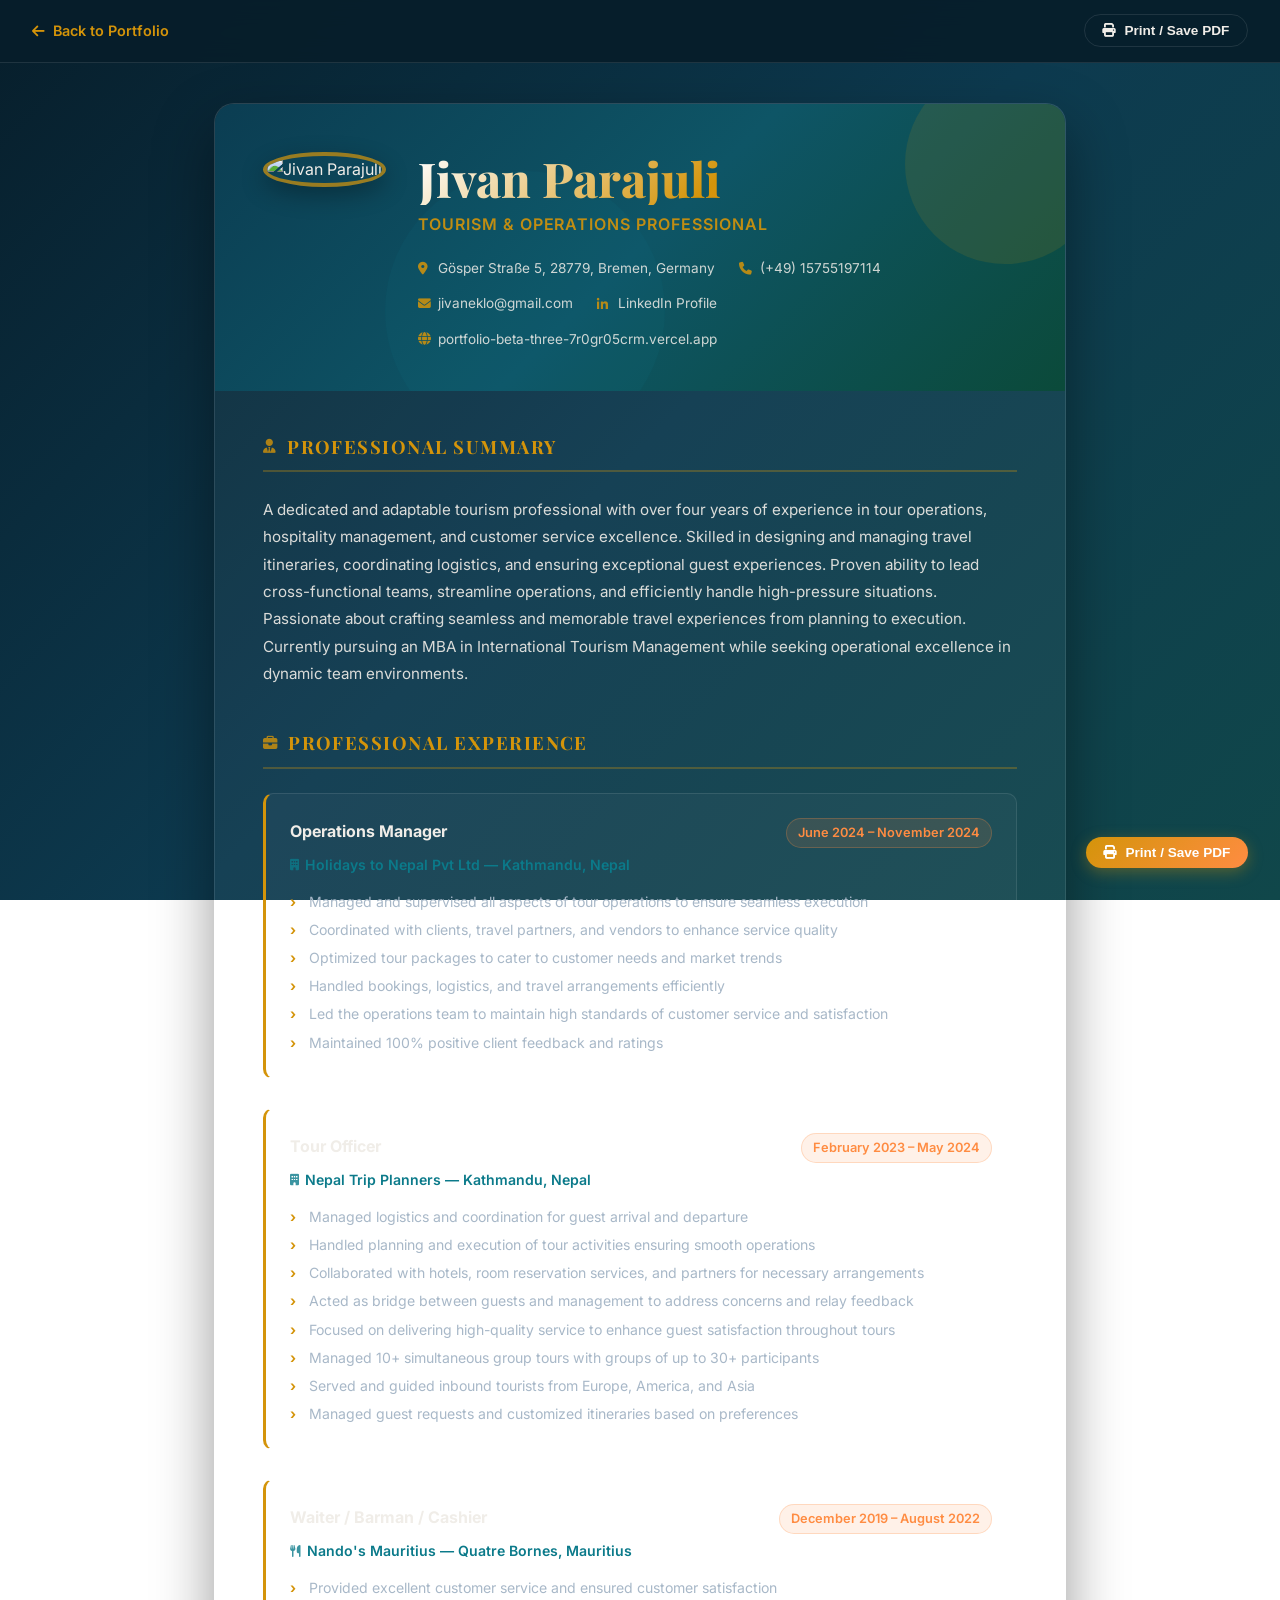
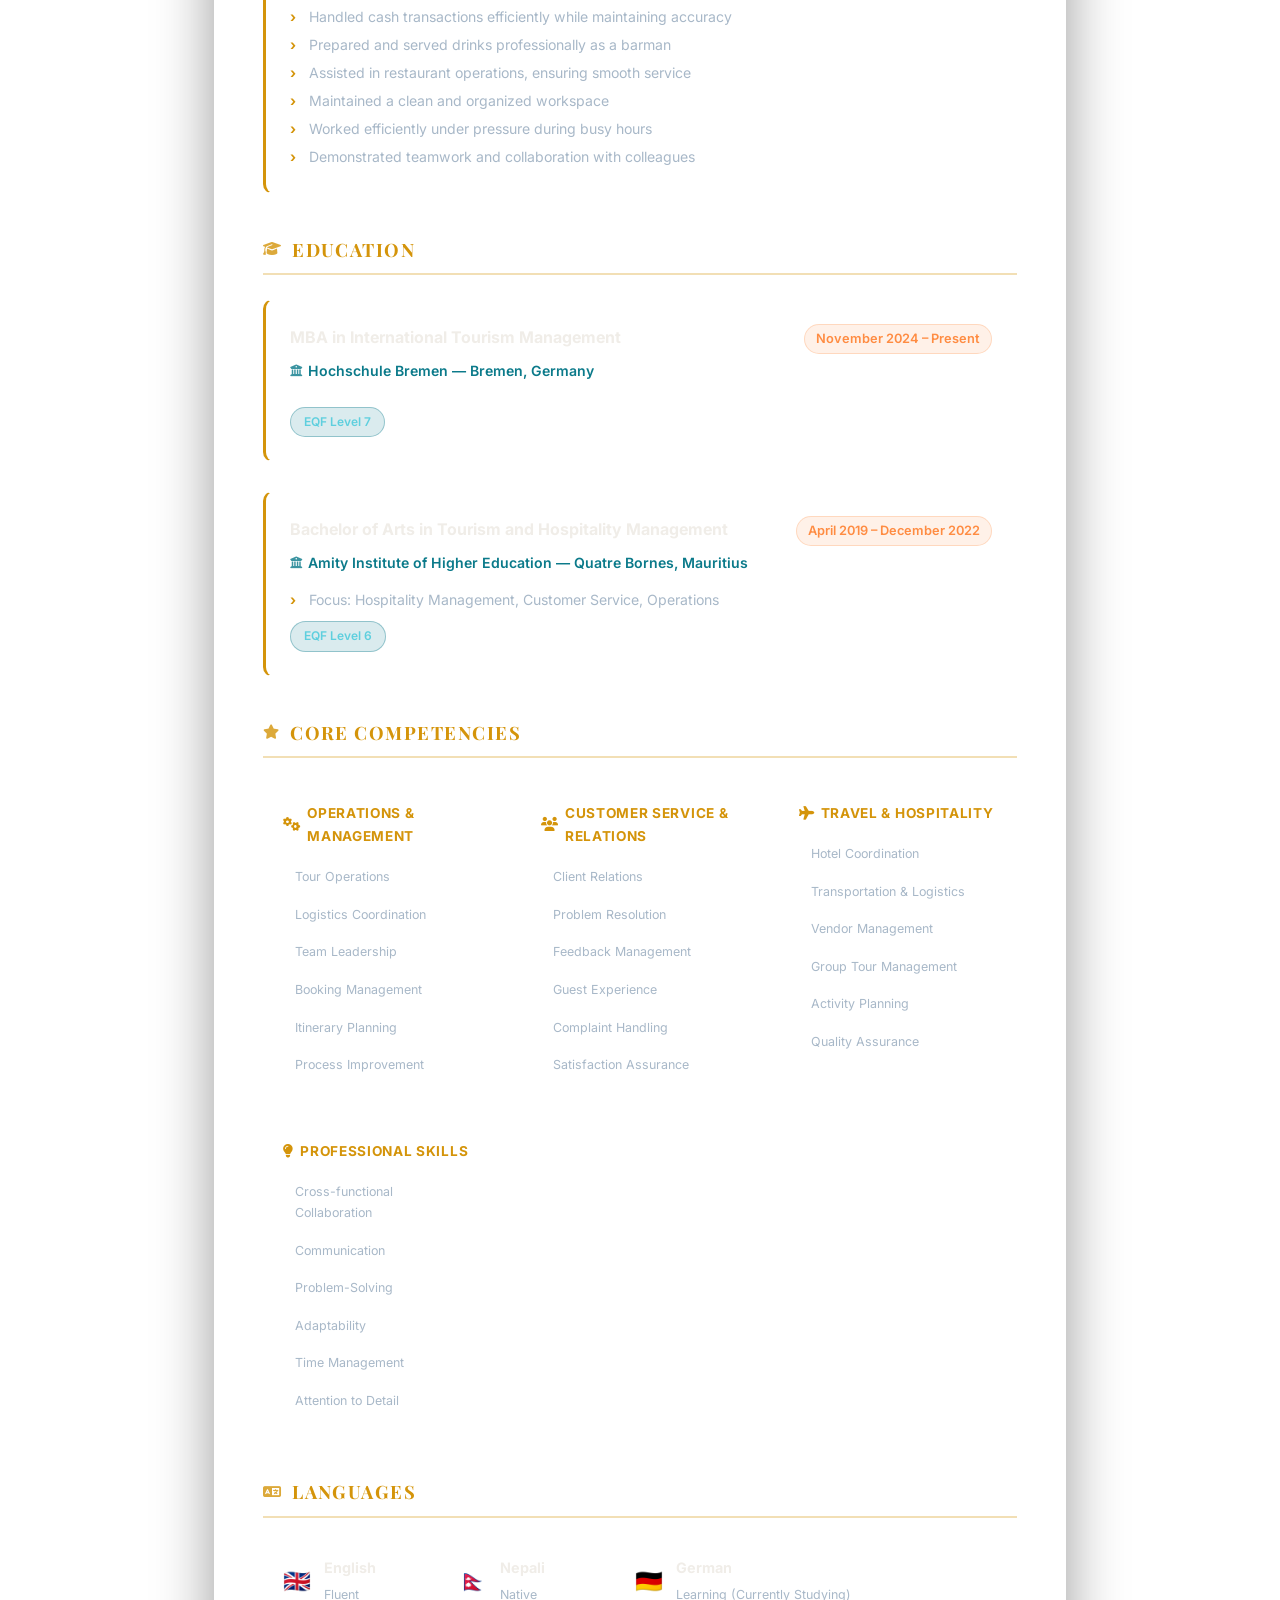
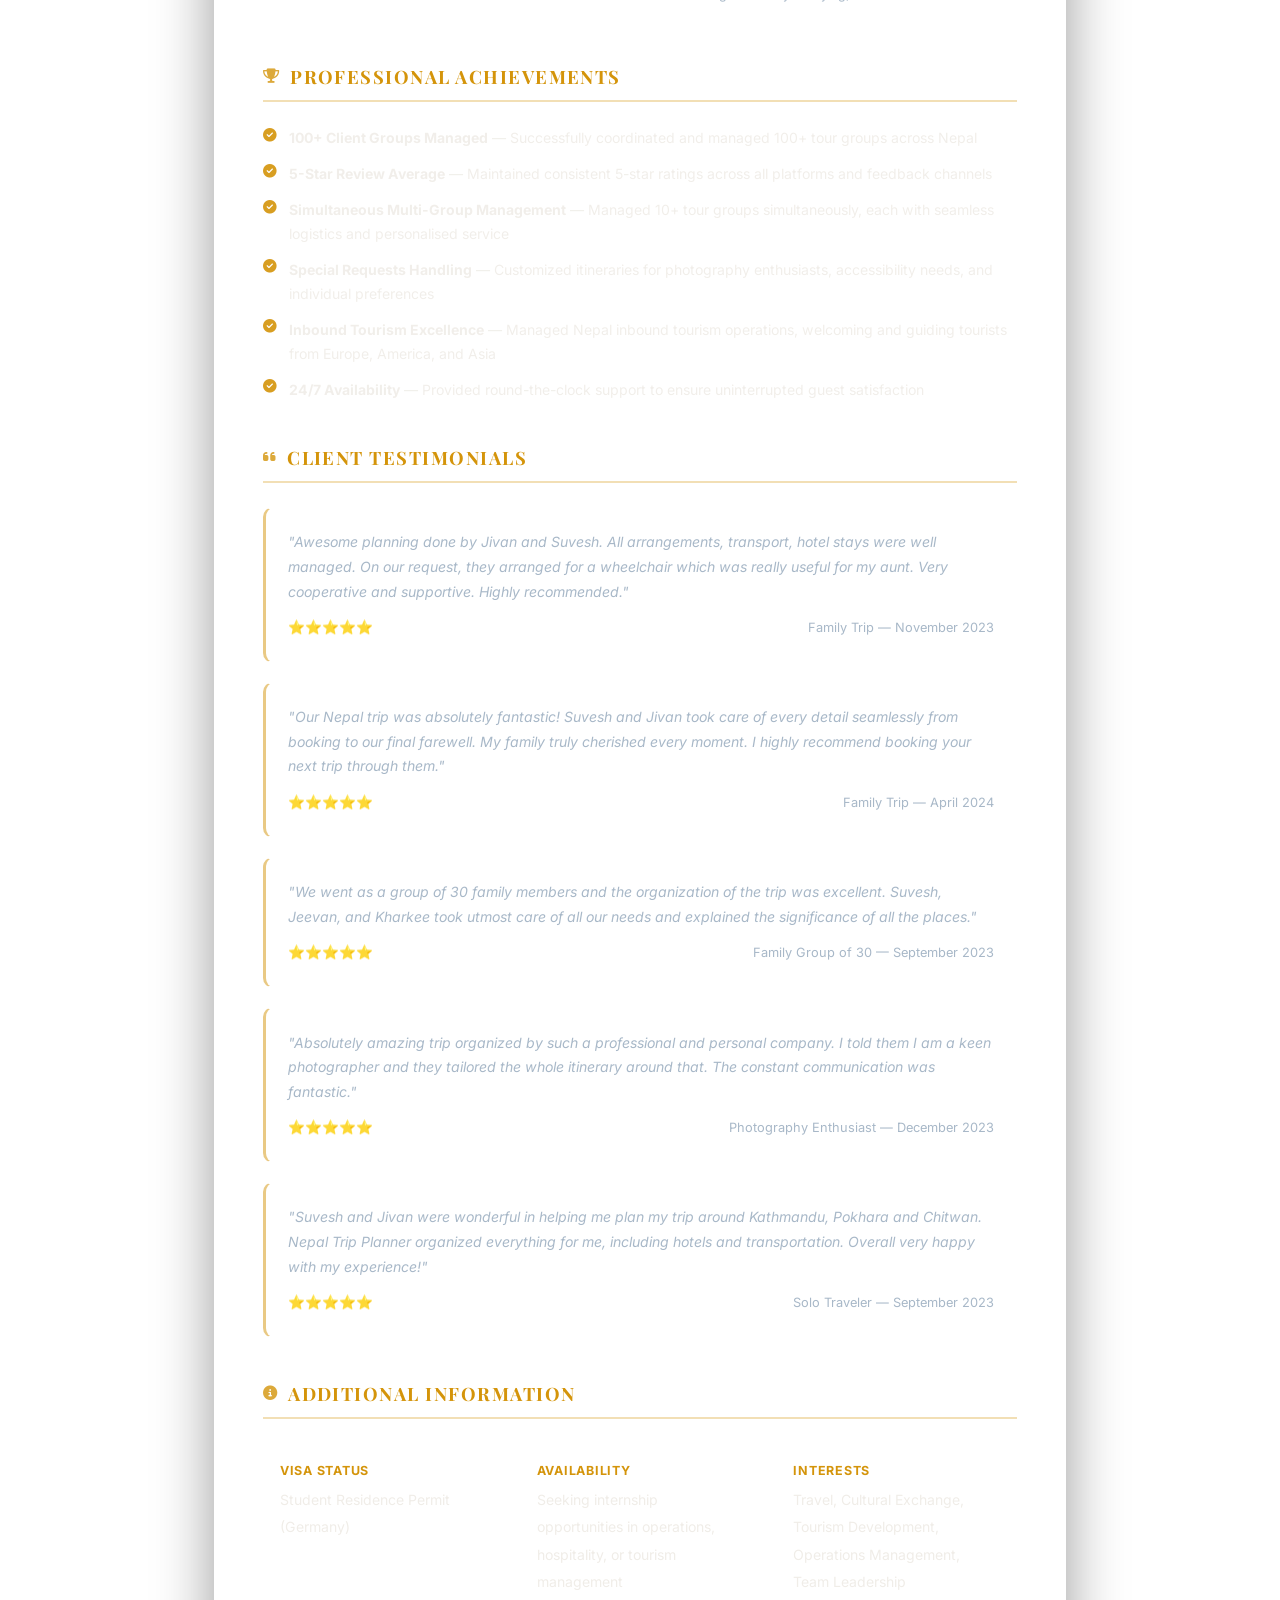
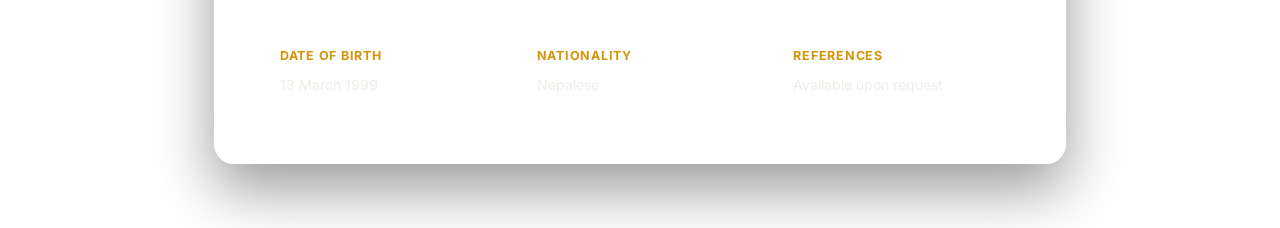
==== commit 7c117ac5: "Update phone number in CV and remove GitHub link from portfolio Co-authored-by: ayitsmejivan <653158" ====
--- a/cv.html
+++ b/cv.html
@@ -689,7 +689,7 @@
                             </div>
                             <div class="cv-contact-item">
                                 <i class="fas fa-phone"></i>
-                                <a href="tel:+4915213147816">(+49) 015213147816</a>
+                                <a href="tel:+4915755197114">(+49) 15755197114</a>
                             </div>
                             <div class="cv-contact-item">
                                 <i class="fas fa-envelope"></i>
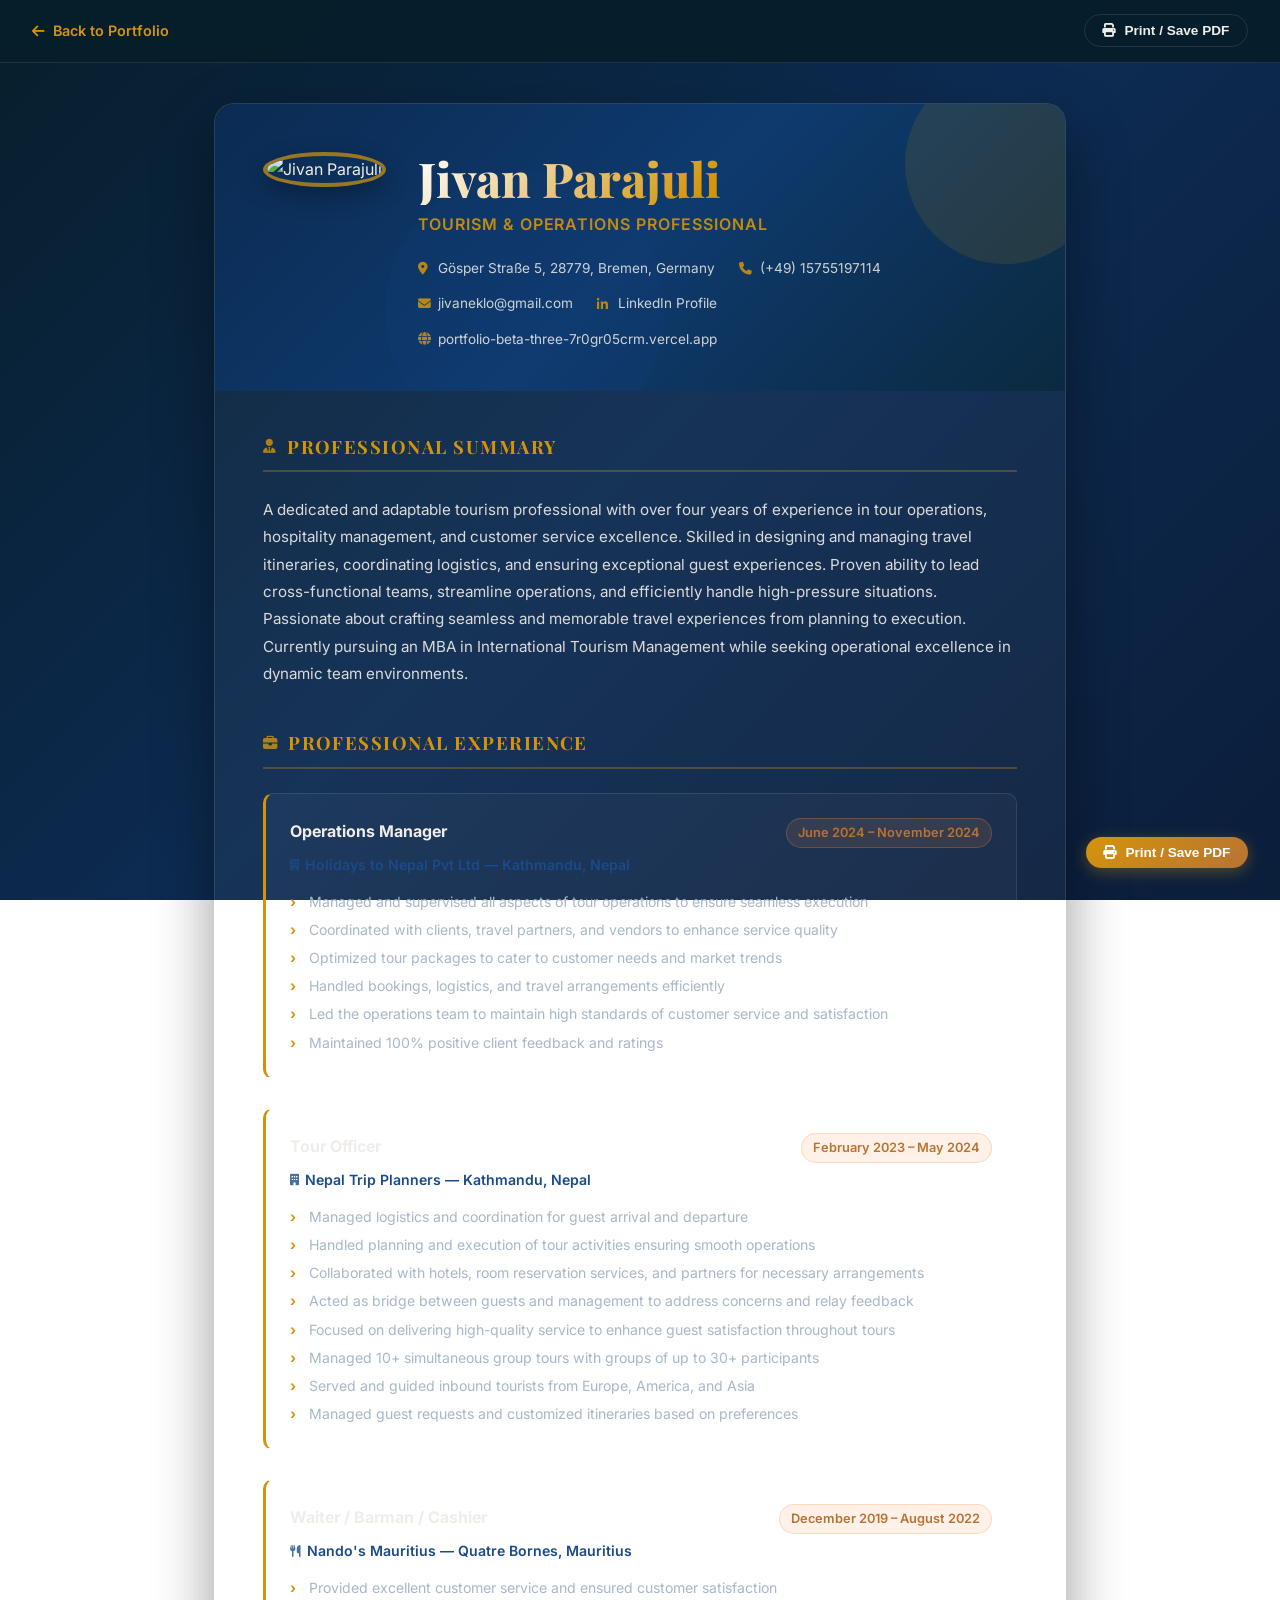
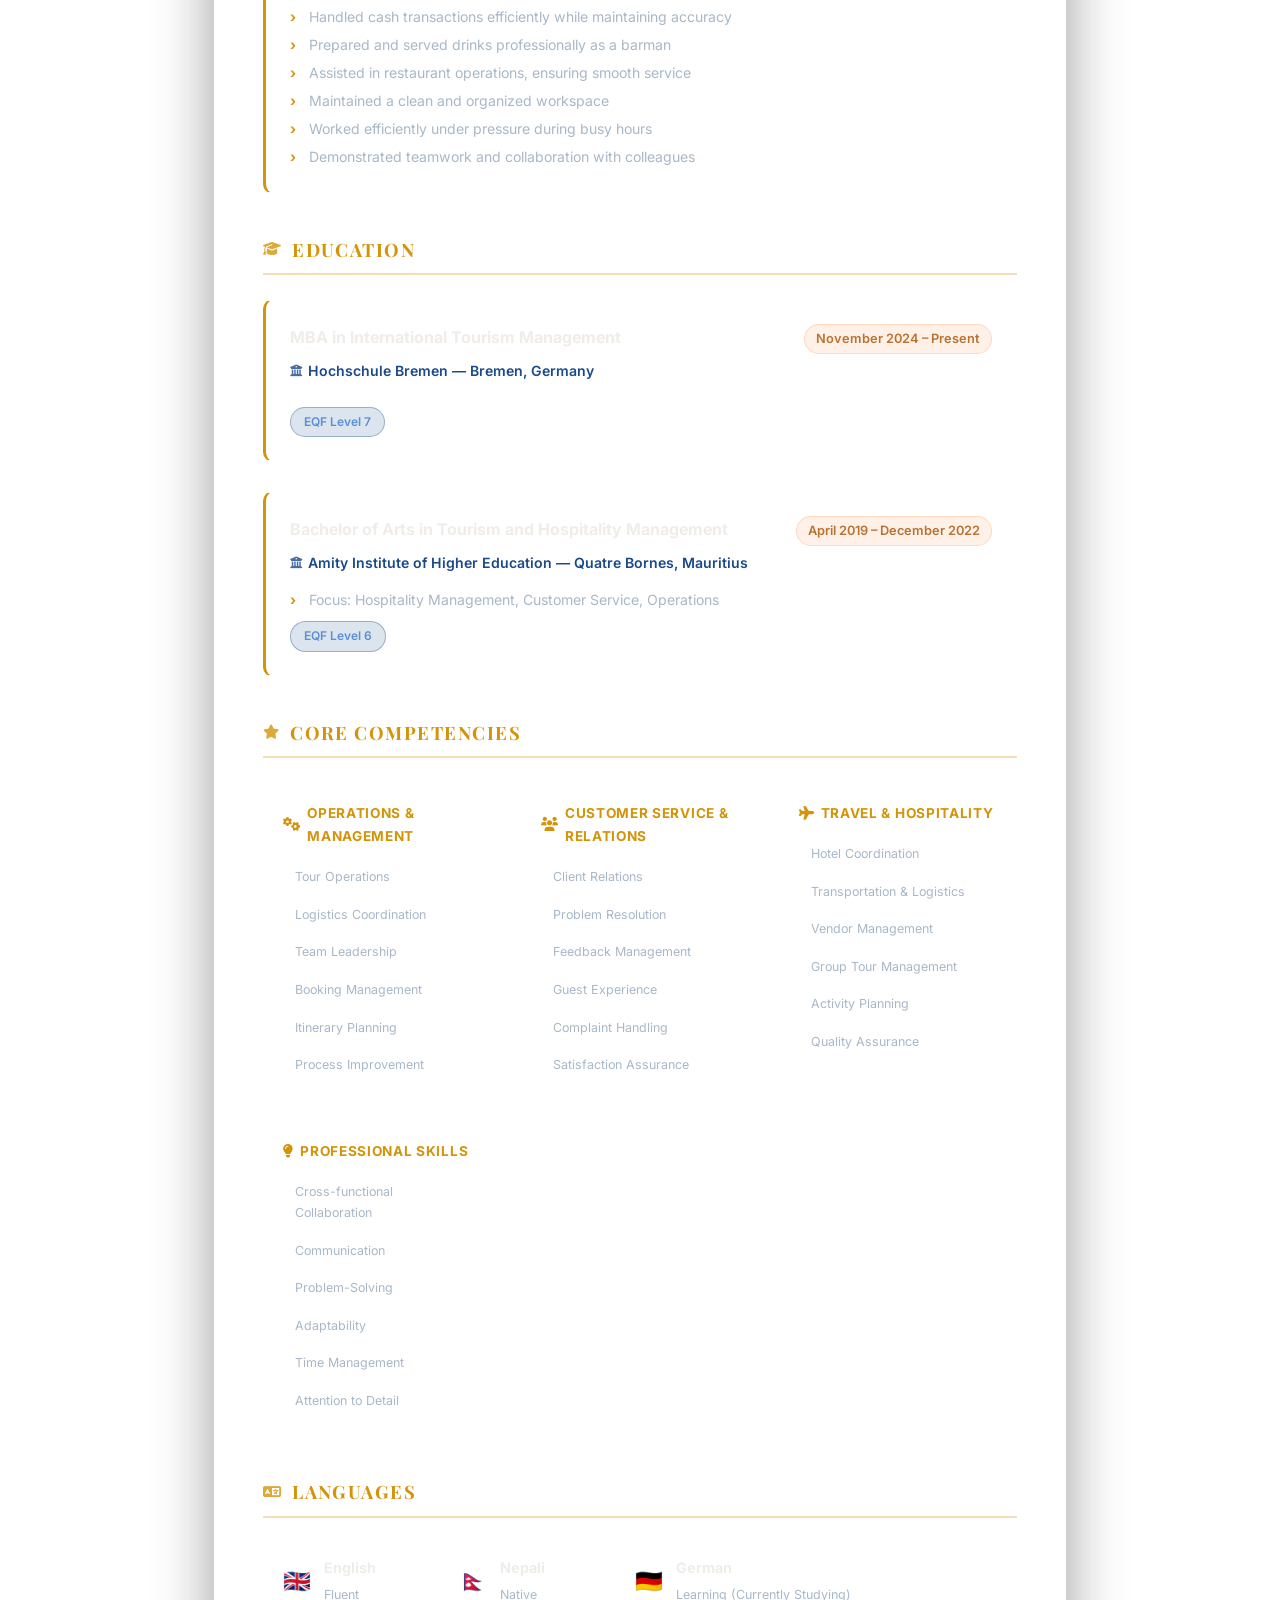
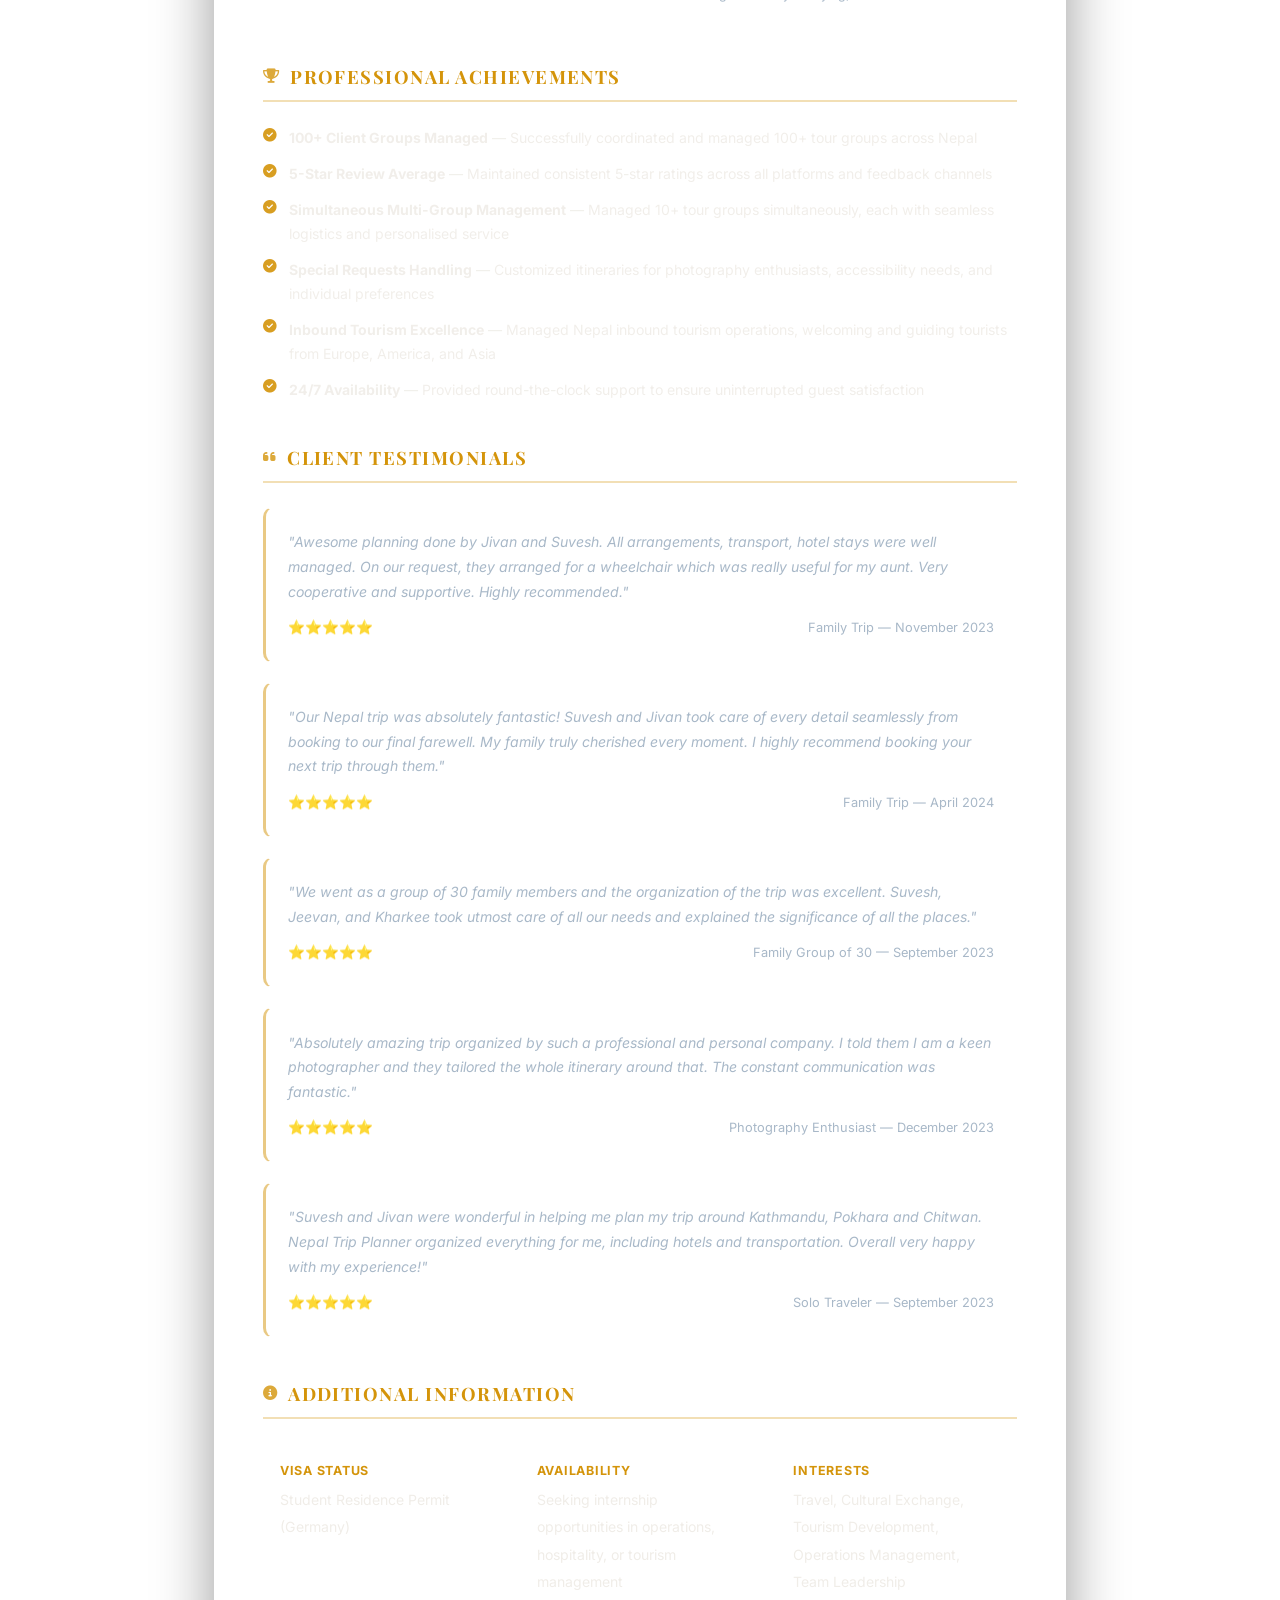
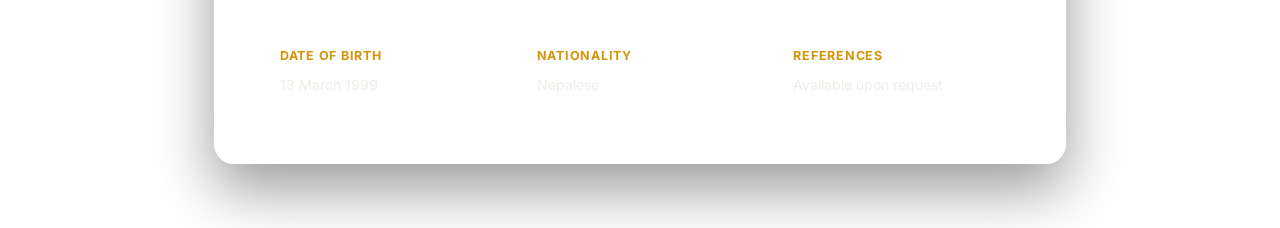
==== commit 4df636cb: "Update color scheme to blue/navy + gold/bronze for hospitality branding Co-authored-by: ayitsmejivan" ====
--- a/cv.html
+++ b/cv.html
@@ -14,8 +14,8 @@
         :root {
             --dark-bg:      #071E2B;
             --primary:      #D4940A;
-            --secondary:    #0B7A8A;
-            --accent:       #FF8C42;
+            --secondary:    #1A4A8A;
+            --accent:       #B87333;
             --text-light:   #F0EDE8;
             --text-muted:   #A8B8C8;
             --card-bg:      rgba(255, 255, 255, 0.05);
@@ -27,7 +27,7 @@
         html { scroll-behavior: smooth; }
 
         body {
-            background: linear-gradient(135deg, #071E2B 0%, #0D3A4F 50%, #10474A 100%);
+            background: linear-gradient(135deg, #071E2B 0%, #0D2B52 50%, #0B1E3A 100%);
             background-attachment: fixed;
             color: var(--text-light);
             font-family: 'Inter', 'Segoe UI', Tahoma, Geneva, Verdana, sans-serif;
@@ -125,7 +125,7 @@
 
         /* ── CV Header ── */
         .cv-header {
-            background: linear-gradient(135deg, #0B3D52, #0E5566, #0B4A3A);
+            background: linear-gradient(135deg, #0B2B52, #0E3A6E, #0B2A40);
             padding: 3rem 3rem 2.5rem;
             position: relative;
             overflow: hidden;
@@ -150,7 +150,7 @@
             width: 280px;
             height: 280px;
             border-radius: 50%;
-            background: rgba(11, 122, 138, 0.10);
+            background: rgba(26, 74, 138, 0.10);
         }
 
         .cv-header-inner {
@@ -348,9 +348,9 @@
         .edu-badge {
             display: inline-block;
             margin-top: 0.6rem;
-            background: rgba(11, 122, 138, 0.15);
-            border: 1px solid rgba(11, 122, 138, 0.35);
-            color: #5ECFDE;
+            background: rgba(26, 74, 138, 0.15);
+            border: 1px solid rgba(26, 74, 138, 0.35);
+            color: #5B8FD4;
             font-size: 0.75rem;
             font-weight: 600;
             padding: 0.25rem 0.8rem;
